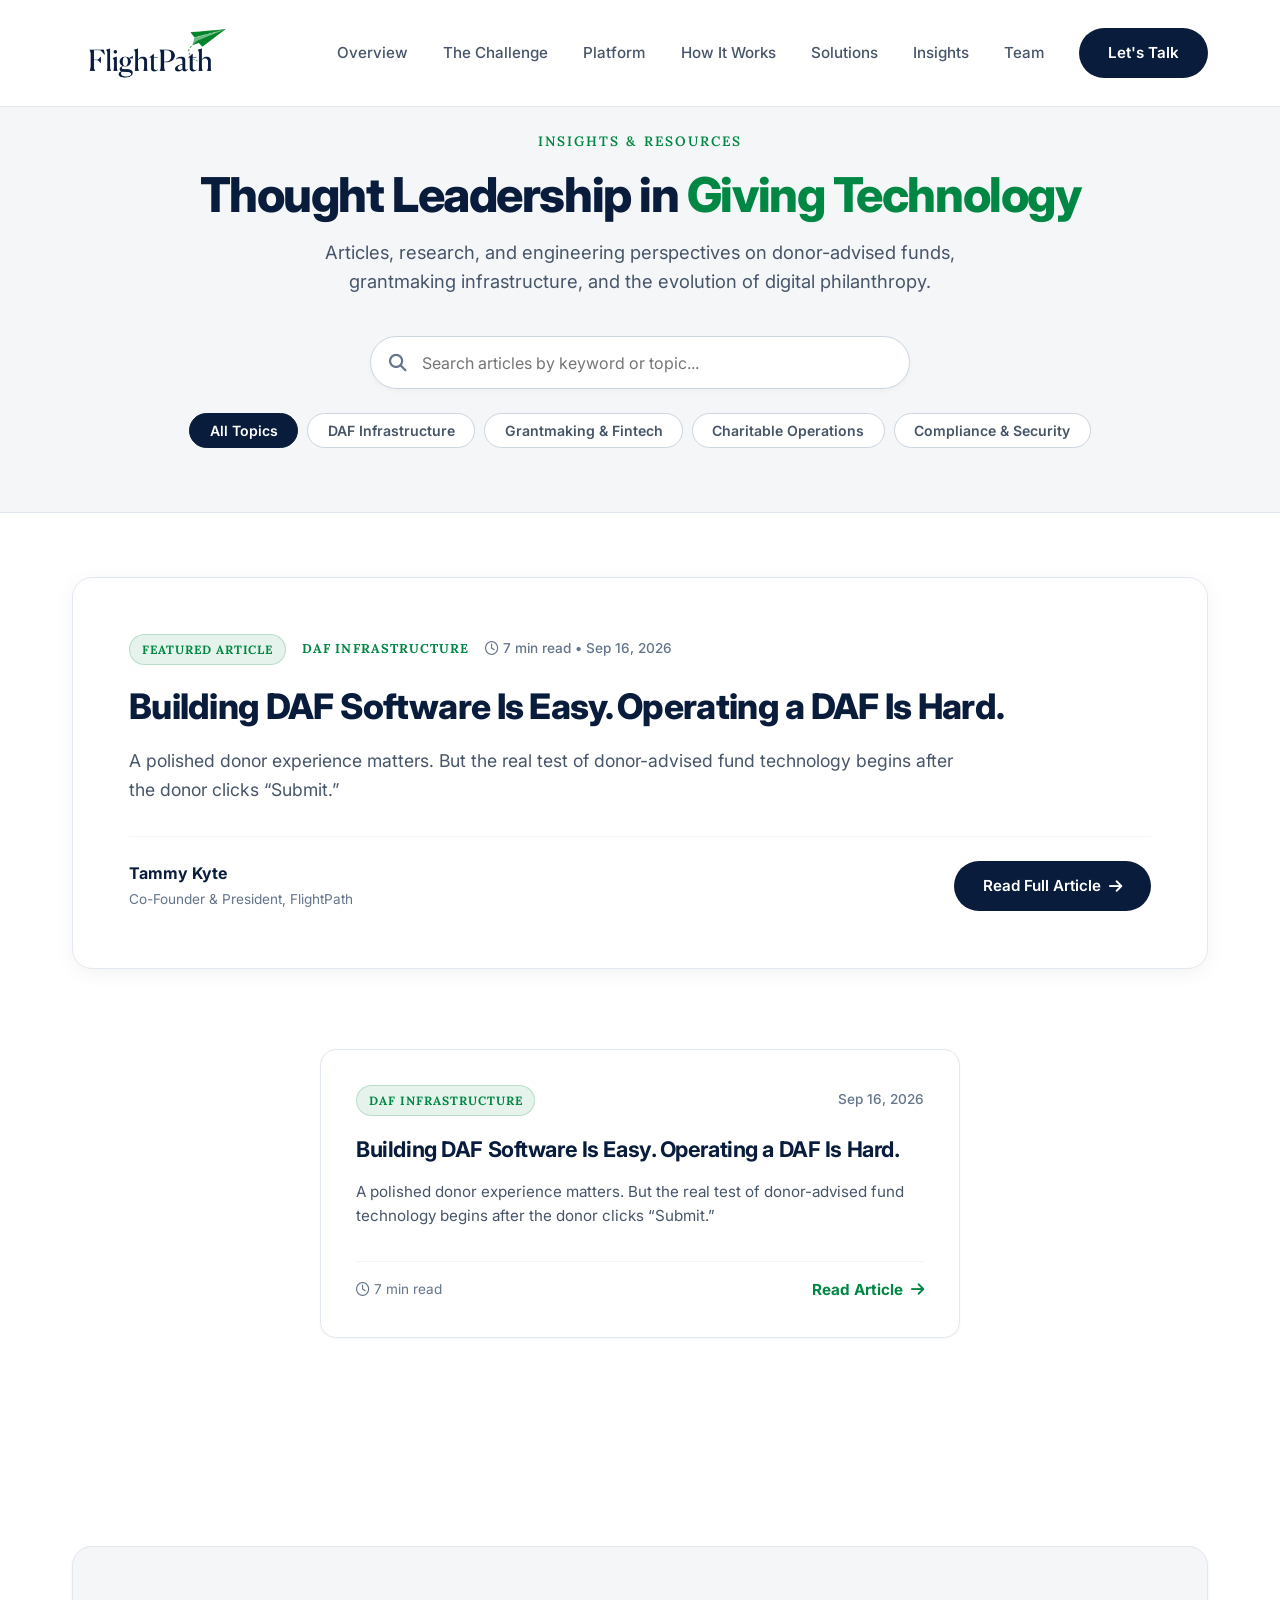
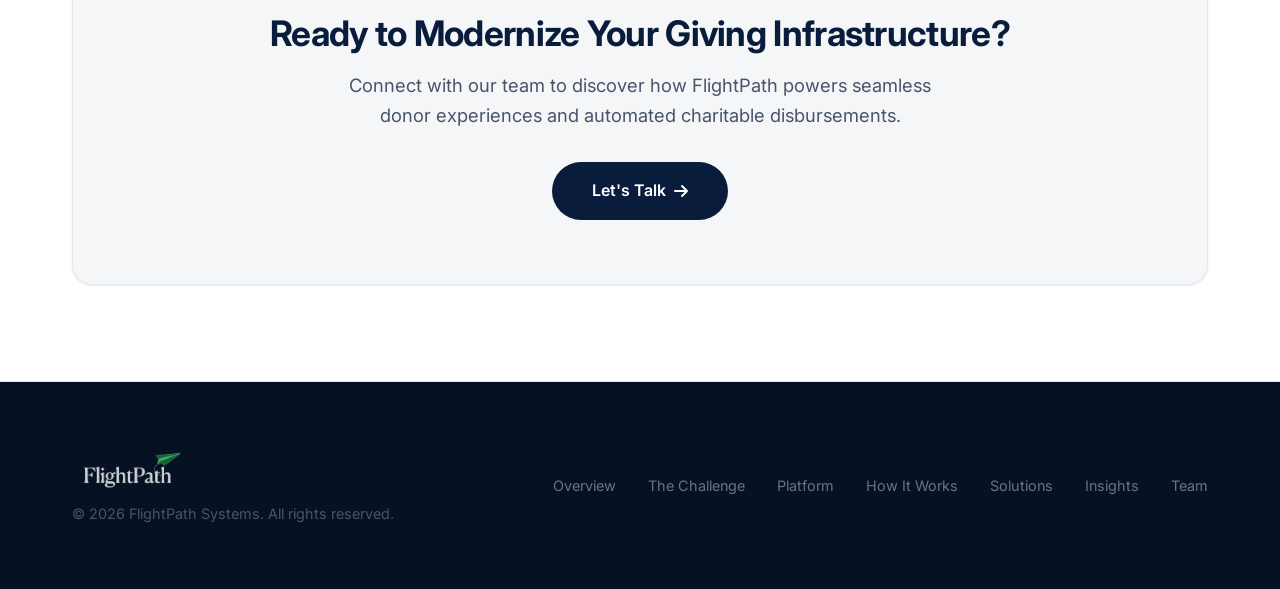
==== blog.html @ 661bb2f0 "Convert blog posts to dedicated shareable URL pages with OpenGraph social preview metadata" ====
<!DOCTYPE html>
<html lang="en">
<head>
  <meta charset="UTF-8">
  <meta name="viewport" content="width=device-width, initial-scale=1.0">
  <title>Insights & Thought Leadership | FlightPath</title>
  
  <!-- SEO Metadata -->
  <meta name="description" content="Explore FlightPath's latest articles, technical guides, and thought leadership on donor-advised funds, grantmaking infrastructure, and charitable fintech.">
  <meta name="keywords" content="FlightPath Blog, DAF insights, charitable giving fintech, donor advised funds articles, grantmaking tech">
  <meta property="og:title" content="Insights & Thought Leadership | FlightPath">
  <meta property="og:description" content="Explore FlightPath's latest articles and technical guides on donor-advised funds, grantmaking infrastructure, and charitable fintech.">
  <meta property="og:type" content="website">
  <meta property="og:url" content="https://flightpathtech.ca/blog.html">
  <meta property="og:image" content="https://flightpathtech.ca/logo.png">
  
  <!-- Favicon -->
  <link rel="icon" type="image/x-icon" href="data:image/svg+xml,<svg xmlns=%22http://www.w3.org/2000/svg%22 viewBox=%220 0 100 100%22><text y=%22.9em%22 font-size=%2290%22>✈️</text></svg>">

  <!-- FontAwesome Icons -->
  <link rel="stylesheet" href="https://cdnjs.cloudflare.com/ajax/libs/font-awesome/6.4.0/css/all.min.css" integrity="sha512-iecdLmaskl7CVkqkXNQ/ZH/XLlvWZOJyj7Yy7tcenmpD1ypASozpmT/E0iPtmFIB46ZmdtAc9eNBvH0H/ZpiBw==" crossorigin="anonymous" referrerpolicy="no-referrer" />
  
  <!-- Custom Stylesheet -->
  <link rel="stylesheet" href="style.css">
</head>
<body class="blog-page">

  <!-- ==========================================
       Header & Navigation
       ========================================== -->
  <header>
    <div class="container">
      <a href="index.html" class="logo">
        <img src="logo.png" alt="FlightPath Logo" class="logo-img">
      </a>
      <nav class="nav-links">
        <a href="index.html#stats" class="nav-link">Overview</a>
        <a href="index.html#problem-solution" class="nav-link">The Challenge</a>
        <a href="index.html#architecture" class="nav-link">Platform</a>
        <a href="index.html#workflow" class="nav-link">How It Works</a>
        <a href="index.html#models" class="nav-link">Solutions</a>
        <a href="blog.html" class="nav-link active">Insights</a>
        <a href="index.html#leadership" class="nav-link">Team</a>
        <a href="index.html#contact" class="btn btn-primary">Let's Talk</a>
      </nav>
      <div class="menu-toggle">
        <i class="fas fa-bars"></i>
      </div>
    </div>
  </header>

  <!-- ==========================================
       Blog Hero Header
       ========================================== -->
  <section class="blog-hero-section">
    <div class="container">
      <div class="blog-hero-content text-center">
        <span class="section-tag">Insights & Resources</span>
        <h1 class="hero-title" style="font-size: 3rem; margin-bottom: 1rem;">
          Thought Leadership in <span>Giving Technology</span>
        </h1>
        <p class="section-subtitle" style="max-width: 680px; margin: 0 auto 2.5rem;">
          Articles, research, and engineering perspectives on donor-advised funds, grantmaking infrastructure, and the evolution of digital philanthropy.
        </p>

        <!-- Search & Filter Controls -->
        <div class="blog-controls">
          <div class="blog-search-box">
            <i class="fas fa-search search-icon"></i>
            <input type="text" id="blog-search-input" placeholder="Search articles by keyword or topic..." class="blog-search-input">
          </div>
          
          <div class="blog-filter-pills" id="filter-pills">
            <button class="filter-pill active" data-category="all">All Topics</button>
            <button class="filter-pill" data-category="DAF Infrastructure">DAF Infrastructure</button>
            <button class="filter-pill" data-category="Grantmaking & Fintech">Grantmaking & Fintech</button>
            <button class="filter-pill" data-category="Charitable Operations">Charitable Operations</button>
            <button class="filter-pill" data-category="Compliance & Security">Compliance & Security</button>
          </div>
        </div>
      </div>
    </div>
  </section>

  <!-- ==========================================
       Featured Article Section
       ========================================== -->
  <section class="featured-article-section">
    <div class="container">
      <article class="featured-article-card" data-category="DAF Infrastructure" data-article-id="building-daf-software-is-easy">
        <div class="featured-article-content">
          <div class="featured-badge-row">
            <span class="insight-badge">Featured Article</span>
            <span class="featured-topic">DAF Infrastructure</span>
            <span class="insight-date"><i class="far fa-clock"></i> 7 min read • Sep 16, 2026</span>
          </div>
          <h2 class="featured-title">
            <a href="building-daf-software-is-easy.html">Building DAF Software Is Easy. Operating a DAF Is Hard.</a>
          </h2>
          <p class="featured-desc">
            A polished donor experience matters. But the real test of donor-advised fund technology begins after the donor clicks “Submit.”
          </p>
          <div class="featured-author-row">
            <div class="author-meta">
              <span class="author-name">Tammy Kyte</span>
              <span class="author-role">Co-Founder & President, FlightPath</span>
            </div>
            <a href="building-daf-software-is-easy.html" class="btn btn-primary">
              Read Full Article <i class="fas fa-arrow-right"></i>
            </a>
          </div>
        </div>
      </article>
    </div>
  </section>

  <!-- ==========================================
       Blog Articles Grid
       ========================================== -->
  <section class="blog-grid-section">
    <div class="container">
      <div class="blog-articles-grid" id="articles-grid" style="display: flex; justify-content: center;">
        
        <!-- Article 1 (Official First Post) -->
        <article class="glass insight-card blog-card" data-category="DAF Infrastructure" data-article-id="building-daf-software-is-easy" style="max-width: 640px; width: 100%;">
          <div class="insight-header">
            <span class="insight-badge">DAF Infrastructure</span>
            <span class="insight-date">Sep 16, 2026</span>
          </div>
          <h3 class="insight-title">
            <a href="building-daf-software-is-easy.html">Building DAF Software Is Easy. Operating a DAF Is Hard.</a>
          </h3>
          <p class="insight-desc">
            A polished donor experience matters. But the real test of donor-advised fund technology begins after the donor clicks “Submit.”
          </p>
          <div class="blog-card-footer">
            <span class="read-time"><i class="far fa-clock"></i> 7 min read</span>
            <a href="building-daf-software-is-easy.html" class="insight-link">Read Article <i class="fas fa-arrow-right"></i></a>
          </div>
        </article>

      </div>

      <!-- Empty Search State -->
      <div id="no-results" class="text-center" style="display: none; padding: 4rem 1rem;">
        <i class="fas fa-newspaper" style="font-size: 3rem; color: #cbd5e1; margin-bottom: 1rem;"></i>
        <h3 style="font-size: 1.5rem; margin-bottom: 0.5rem; color: var(--color-primary);">No matching articles found</h3>
        <p style="color: var(--text-secondary);">Try adjusting your search keyword or selecting a different category filter.</p>
      </div>
    </div>
  </section>

  <!-- ==========================================
       Call to Action Section
       ========================================== -->
  <section class="blog-cta-section">
    <div class="container">
      <div class="glass blog-cta-card text-center">
        <h2 class="section-title" style="font-size: 2.2rem; margin-bottom: 1rem;">Ready to Modernize Your Giving Infrastructure?</h2>
        <p class="section-subtitle" style="max-width: 600px; margin: 0 auto 2rem;">
          Connect with our team to discover how FlightPath powers seamless donor experiences and automated charitable disbursements.
        </p>
        <a href="index.html#contact" class="btn btn-primary" style="padding: 1rem 2.5rem; font-size: 1rem;">
          Let's Talk <i class="fas fa-arrow-right"></i>
        </a>
      </div>
    </div>
  </section>

  <!-- ==========================================
       Article Reader Modal Overlay
       ========================================== -->
  <div id="article-modal" class="article-modal-overlay">
    <div class="article-modal-container glass">
      <button class="modal-close-btn" id="modal-close-btn">
        <i class="fas fa-times"></i>
      </button>
      <div class="article-modal-body" id="article-modal-body">
        <!-- Dynamic Content Injected Here -->
      </div>
    </div>
  </div>

  <!-- ==========================================
       Footer
       ========================================== -->
  <footer>
    <div class="container footer-layout">
      <div class="footer-left">
        <div class="logo footer-logo">
          <img src="logo_white.png" alt="FlightPath Logo" class="logo-img">
        </div>
        <p class="footer-copy">&copy; 2026 FlightPath Systems. All rights reserved.</p>
      </div>
      <nav class="footer-nav">
        <a href="index.html#stats" class="footer-nav-link">Overview</a>
        <a href="index.html#problem-solution" class="footer-nav-link">The Challenge</a>
        <a href="index.html#architecture" class="footer-nav-link">Platform</a>
        <a href="index.html#workflow" class="footer-nav-link">How It Works</a>
        <a href="index.html#models" class="footer-nav-link">Solutions</a>
        <a href="blog.html" class="footer-nav-link">Insights</a>
        <a href="index.html#leadership" class="footer-nav-link">Team</a>
      </nav>
    </div>
  </footer>

  <!-- Script Files -->
  <script src="app.js"></script>
  <script src="blog.js"></script>
</body>
</html>
---- style.css ----
/* 
 * FlightPath Landing Page Stylesheet
 * Premium Dark Mode Styling, Glassmorphism, Gradients, and Responsive Grid Layout
 */

/* ==========================================
   Google Fonts Import
   ========================================== */
@import url('https://fonts.googleapis.com/css2?family=Inter:wght@300;400;500;600;700&family=Lora:ital,wght@0,400;0,500;0,600;0,700;1,400&display=swap');

/* ==========================================
   Design System Tokens (CSS Variables)
   ========================================== */
:root {
  /* Colors */
  --bg-color: #ffffff;
  --bg-alt: #f4f6f8;
  --bg-card: #ffffff;
  --bg-card-hover: #ffffff;
  --bg-nav: rgba(255, 255, 255, 0.95);
  --bg-nav-scrolled: rgba(255, 255, 255, 0.98);
  --bg-nav-mobile: #ffffff;
  
  --color-primary: #091c3c;
  --color-secondary: #f4f6f8;
  --color-accent-blue: #091c3c;
  --color-accent-green: #008744;
  --color-teal: #008744;
  --color-light-blue: #091c3c;
  
  --text-primary: #091c3c;
  --text-secondary: #475569;
  --text-muted: #64748b;
  
  /* Gradients (Removed, replaced with solid colors) */
  --grad-hero: var(--color-primary);
  --grad-card: #ffffff;
  --grad-card-active: #f4f6f8;
  --grad-accent-glow: transparent;
  --grad-bg-radial: none;

  /* Borders & Shadows */
  --border-glass: 1px solid #e2e8f0;
  --border-glass-active: 1px solid var(--color-accent-green);
  --shadow-glass: 0 1px 3px 0 rgba(0, 0, 0, 0.05), 0 1px 2px 0 rgba(0, 0, 0, 0.03);
  --shadow-glow: none;
  --shadow-header-scrolled: 0 1px 10px rgba(9, 28, 60, 0.04);
  --shadow-nav-mobile: 0 4px 12px rgba(9, 28, 60, 0.05);
  
  /* Transitions */
  --transition-fast: 0.2s ease;
  --transition-normal: 0.4s cubic-bezier(0.16, 1, 0.3, 1);
  --transition-slow: 0.8s cubic-bezier(0.16, 1, 0.3, 1);
  
  /* Fonts */
  --font-headings: 'Inter', sans-serif;
  --font-body: 'Inter', sans-serif;
  --font-serif: 'Lora', Georgia, 'Times New Roman', serif;
}

/* ==========================================
   Base & Reset Styles
   ========================================== */
*, *::before, *::after {
  box-sizing: border-box;
  margin: 0;
  padding: 0;
}

html {
  scroll-behavior: smooth;
  font-size: 16px;
  background-color: var(--bg-color);
}

body {
  font-family: var(--font-body);
  color: var(--text-primary);
  background-color: var(--bg-color);
  background-image: var(--grad-bg-radial);
  background-attachment: fixed;
  line-height: 1.6;
  overflow-x: hidden;
  -webkit-font-smoothing: antialiased;
}

h1, h2, h3, h4, h5, h6 {
  font-family: var(--font-headings);
  font-weight: 700;
  line-height: 1.25;
  letter-spacing: -0.02em;
}

p {
  color: var(--text-secondary);
}

a {
  color: inherit;
  text-decoration: none;
  transition: var(--transition-fast);
}

ul {
  list-style: none;
}

img {
  max-width: 100%;
  height: auto;
}

/* ==========================================
   Layout Containers & Utilities
   ========================================== */
.container {
  width: 100%;
  max-width: 1200px;
  margin: 0 auto;
  padding: 0 2rem;
}

section {
  padding: 7rem 0;
  position: relative;
}

.grid-2 {
  display: grid;
  grid-template-columns: repeat(2, 1fr);
  gap: 3rem;
  align-items: center;
}

.grid-3 {
  display: grid;
  grid-template-columns: repeat(3, 1fr);
  gap: 2rem;
}

.grid-4 {
  display: grid;
  grid-template-columns: repeat(4, 1fr);
  gap: 1.5rem;
}

.flex-center {
  display: flex;
  justify-content: center;
  align-items: center;
}

.text-center {
  text-align: center;
}

.section-tag {
  display: inline-block;
  font-family: var(--font-serif);
  font-size: 0.85rem;
  font-weight: 600;
  text-transform: uppercase;
  letter-spacing: 0.15em;
  color: var(--color-accent-green);
  margin-bottom: 1rem;
}

.section-title {
  font-size: 2.5rem;
  margin-bottom: 1.5rem;
}

.section-subtitle {
  font-size: 1.15rem;
  color: var(--text-secondary);
  max-width: 650px;
  margin: 0 auto 3.5rem auto;
}

/* ==========================================
   Glassmorphism Styles
   ========================================== */
.glass {
  background: var(--bg-card);
  border: var(--border-glass);
  border-radius: 16px;
  box-shadow: var(--shadow-glass);
  transition: transform var(--transition-normal), border var(--transition-fast), background var(--transition-fast);
  position: relative;
  overflow: hidden;
}

.glass:hover {
  background: var(--bg-card-hover);
}

/* Decorative Hexagon Background Graphic */
.hex-bg-decor {
  position: absolute;
  width: 300px;
  height: 300px;
  background-image: url('hexagon-bg.svg');
  background-size: contain;
  background-repeat: no-repeat;
  opacity: 0.07;
  pointer-events: none;
  z-index: 0;
  transition: opacity var(--transition-normal), transform var(--transition-normal);
}

.glass:hover .hex-bg-decor {
  opacity: 0.12;
  transform: scale(1.05);
}

/* ==========================================
   Buttons
   ========================================== */
.btn {
  display: inline-flex;
  align-items: center;
  justify-content: center;
  font-family: var(--font-headings);
  font-weight: 600;
  font-size: 0.95rem;
  padding: 0.8rem 1.8rem;
  border-radius: 50px;
  cursor: pointer;
  transition: all var(--transition-normal);
  border: none;
  gap: 0.5rem;
}

.btn-primary {
  background: var(--color-primary);
  color: #ffffff;
  box-shadow: none;
}

.btn-primary:hover {
  transform: translateY(-1px);
  background: #0c254e;
  box-shadow: none;
}

.btn-secondary {
  background: #f4f6f8;
  color: var(--text-primary);
  border: 1px solid #e2e8f0;
}

.btn-secondary:hover {
  background: #e2e8f0;
  border-color: #cbd5e1;
  transform: translateY(-1px);
}

.btn-link {
  font-family: var(--font-headings);
  color: var(--color-accent-green);
  font-weight: 600;
  display: inline-flex;
  align-items: center;
  gap: 0.3rem;
}

.btn-link:hover {
  color: var(--color-accent-blue);
}

.btn-link i {
  font-size: 0.85rem;
  transition: transform var(--transition-fast);
}

.btn-link:hover i {
  transform: translateX(3px);
}

/* ==========================================
   Navigation Bar
   ========================================== */
header {
  position: fixed;
  top: 0;
  left: 0;
  width: 100%;
  z-index: 100;
  background: var(--bg-nav);
  border-bottom: var(--border-glass);
  padding: 1.2rem 0;
  transition: padding var(--transition-fast), background var(--transition-fast);
}

header.scrolled {
  padding: 0.8rem 0;
  background: var(--bg-nav-scrolled);
  box-shadow: var(--shadow-header-scrolled);
}

header .container {
  display: flex;
  justify-content: space-between;
  align-items: center;
}

.logo {
  display: flex;
  align-items: center;
}

.logo-img {
  height: 68px;
  width: auto;
  display: block;
  transition: height var(--transition-fast);
}

header.scrolled .logo-img {
  height: 56px;
}

.footer-logo .logo-img {
  height: 48px;
}

.nav-links {
  display: flex;
  gap: 2.2rem;
  align-items: center;
}

.nav-link {
  font-family: var(--font-headings);
  font-weight: 500;
  font-size: 0.95rem;
  color: var(--text-secondary);
  position: relative;
  padding: 0.3rem 0;
}

.nav-link::after {
  content: '';
  position: absolute;
  bottom: 0;
  left: 0;
  width: 0;
  height: 2.5px;
  background: var(--color-primary);
  border-radius: 2px;
  transition: width var(--transition-fast);
}

.nav-link:hover, .nav-link.active {
  color: var(--text-primary);
}

.nav-link:hover::after, .nav-link.active::after {
  width: 100%;
}

.menu-toggle {
  display: none;
  font-size: 1.5rem;
  color: var(--text-primary);
  cursor: pointer;
}

/* ==========================================
   Hero Section
   ========================================== */
#hero {
  padding: 11rem 0 6rem 0;
  overflow: hidden;
  background-color: var(--bg-color);
}

.hero-content {
  max-width: 650px;
}

.hero-tag {
  display: inline-flex;
  align-items: center;
  gap: 0.5rem;
  background: #f4f6f8;
  border: 1px solid #cbd5e1;
  color: var(--color-primary);
  font-family: var(--font-serif);
  font-size: 0.85rem;
  font-weight: 600;
  padding: 0.4rem 1rem;
  border-radius: 50px;
  margin-bottom: 1.5rem;
}

.hero-tag i {
  color: var(--color-accent-green);
}

.hero-title {
  font-size: 3.8rem;
  line-height: 1.1;
  font-weight: 800;
  margin-bottom: 1.5rem;
  letter-spacing: -0.03em;
}

.hero-title span {
  color: var(--color-accent-green);
}

.hero-desc {
  font-size: 1.2rem;
  line-height: 1.7;
  margin-bottom: 1.5rem;
}

.hero-audience {
  margin-bottom: 2.2rem;
}

.hero-audience-title {
  display: block;
  font-family: var(--font-headings);
  font-weight: 600;
  font-size: 1.05rem;
  color: var(--text-primary);
  margin-bottom: 0.35rem;
}

.hero-audience-list {
  display: block;
  font-size: 0.95rem;
  color: var(--text-secondary);
}

.hero-ctas {
  display: flex;
  gap: 1.2rem;
  align-items: center;
}

.hero-visual {
  position: relative;
  display: flex;
  justify-content: center;
  align-items: center;
}

.hero-glow-bg {
  position: absolute;
  width: 450px;
  height: 450px;
  background: var(--grad-accent-glow);
  filter: blur(40px);
  z-index: 1;
}

.hero-svg-wrapper {
  position: relative;
  z-index: 2;
  width: 100%;
  max-width: 500px;
}

/* Hero SVG Animation path details */
.path-line {
  stroke-dasharray: 1000;
  stroke-dashoffset: 1000;
  animation: drawLine 3s ease-out forwards;
}

.glow-point {
  offset-path: path("M 50,320 Q 150,80 250,180 T 450,80");
  animation: moveGlow 5s infinite linear;
}

@keyframes drawLine {
  to {
    stroke-dashoffset: 0;
  }
}

@keyframes moveGlow {
  0% {
    offset-distance: 0%;
    opacity: 0;
  }
  10% {
    opacity: 1;
  }
  90% {
    opacity: 1;
  }
  100% {
    offset-distance: 100%;
    opacity: 0;
  }
}

/* ==========================================
   Proven Stats Section
   ========================================== */
#stats {
  background: var(--bg-alt);
  border-top: var(--border-glass);
  border-bottom: var(--border-glass);
}

.stats-grid {
  margin-bottom: 4rem;
}

.stat-card {
  padding: 2.5rem 2rem;
  text-align: center;
  position: relative;
  overflow: hidden;
}

.stat-card::before {
  content: '';
  position: absolute;
  top: 0;
  left: 0;
  width: 100%;
  height: 4px;
  background: var(--grad-hero);
}

.stat-number {
  font-family: var(--font-headings);
  font-size: 3.5rem;
  font-weight: 800;
  background: var(--grad-hero);
  -webkit-background-clip: text;
  -webkit-text-fill-color: transparent;
  line-height: 1;
  margin-bottom: 0.5rem;
}

.stat-label {
  font-family: var(--font-headings);
  font-size: 1.05rem;
  font-weight: 600;
  color: var(--text-primary);
  margin-bottom: 0.5rem;
}

.stat-desc {
  font-size: 0.9rem;
  color: var(--text-muted);
}

.client-spotlight-card {
  display: grid;
  grid-template-columns: 1fr;
  gap: 2rem;
  max-width: 900px;
  margin: 4rem auto 0 auto;
  padding: 3rem;
  background: var(--bg-card);
  border: var(--border-glass-active);
  box-shadow: 0 10px 30px rgba(9, 28, 60, 0.05);
  border-radius: 20px;
}

@media screen and (min-width: 768px) {
  .client-spotlight-card {
    grid-template-columns: 200px 1fr;
    gap: 3rem;
    align-items: start;
  }
}

.spotlight-header {
  display: flex;
  flex-direction: column;
  align-items: center;
  text-align: center;
  gap: 1.5rem;
}

.spotlight-tag {
  display: inline-block;
  font-family: var(--font-serif);
  font-size: 0.75rem;
  font-weight: 700;
  text-transform: uppercase;
  letter-spacing: 0.1em;
  padding: 0.3rem 0.8rem;
  border-radius: 30px;
  background: #f4f6f8;
  color: var(--color-primary);
  border: 1px solid #cbd5e1;
}

.givewise-logo-link {
  display: block;
  transition: transform var(--transition-fast);
}

.givewise-logo-link:hover {
  transform: scale(1.05);
}

.givewise-logo-img {
  width: 100%;
  max-width: 180px;
  height: auto;
  display: block;
}

.spotlight-body {
  display: flex;
  flex-direction: column;
  gap: 1.2rem;
}

.spotlight-title {
  font-size: 1.5rem;
  color: var(--text-primary);
  font-weight: 700;
  margin-top: 0;
  margin-bottom: 0;
}

.spotlight-text {
  font-size: 1.05rem;
  line-height: 1.6;
  color: var(--text-secondary);
  margin: 0;
}

.spotlight-quote {
  position: relative;
  margin: 1.5rem 0 0 0;
  padding-left: 2rem;
  border-left: 3px solid var(--color-accent-green);
}

.spotlight-quote p {
  font-style: italic;
  font-size: 0.95rem;
  line-height: 1.6;
  color: var(--text-secondary);
  margin-top: 0;
  margin-bottom: 0.5rem;
}

.spotlight-quote cite {
  font-size: 0.85rem;
  font-weight: 600;
  color: var(--text-primary);
  font-style: normal;
  text-transform: uppercase;
  letter-spacing: 0.05em;
}

/* ==========================================
   Problem & Solution Section
   ========================================== */
#problem-solution {
  position: relative;
}

.vs-divider {
  display: flex;
  align-items: center;
  justify-content: center;
  font-family: var(--font-headings);
  font-weight: 800;
  font-size: 1.2rem;
  color: var(--color-accent-blue);
  background: rgba(9, 28, 60, 0.8);
  border: var(--border-glass);
  width: 50px;
  height: 50px;
  border-radius: 50%;
  position: absolute;
  left: 50%;
  top: 50%;
  transform: translate(-50%, -50%);
  z-index: 10;
  box-shadow: 0 0 15px rgba(0,0,0,0.5);
}

.problem-card, .solution-card {
  padding: 3rem;
  height: 100%;
}

.problem-card {
  border-left: 4px solid #64748b;
}

.solution-card {
  border-left: 4px solid var(--color-accent-green);
  background: var(--grad-card-active);
}

.pane-title {
  font-size: 1.5rem;
  margin-bottom: 2rem;
  display: flex;
  align-items: center;
  gap: 1rem;
}

.pane-icon-box {
  width: 44px;
  height: 44px;
  border-radius: 50%;
  display: inline-flex;
  align-items: center;
  justify-content: center;
  font-size: 1.15rem;
  flex-shrink: 0;
}

.problem-card .pane-title {
  color: #334155;
}

.problem-card .pane-icon-box {
  background: #f1f5f9;
  color: #475569;
  border: 1px solid #e2e8f0;
}

.solution-card .pane-title {
  color: var(--color-accent-green);
}

.solution-card .pane-icon-box {
  background: #f0fdf4;
  color: var(--color-accent-green);
  border: 1px solid #bbf7d0;
}

.item-list {
  display: flex;
  flex-direction: column;
  gap: 1.5rem;
}

.list-item {
  display: flex;
  gap: 1rem;
}

.list-item i {
  margin-top: 0.3rem;
  font-size: 1.1rem;
  flex-shrink: 0;
}

.problem-card i {
  color: #64748b;
}

.solution-card i {
  color: var(--color-accent-green);
}

.item-title {
  font-weight: 600;
  color: var(--text-primary);
  margin-bottom: 0.2rem;
}

.item-desc {
  font-size: 0.95rem;
  color: var(--text-secondary);
}

.hook-banner {
  margin-top: 4rem;
  padding: 3rem;
  background: var(--grad-card);
  text-align: center;
  border: var(--border-glass);
  border-radius: 20px;
  position: relative;
  overflow: hidden;
}

.hook-banner-glow {
  position: absolute;
  top: 50%;
  left: 50%;
  transform: translate(-50%, -50%);
  width: 600px;
  height: 200px;
  background: transparent;
  z-index: 1;
}

.hook-content {
  position: relative;
  z-index: 2;
}

.hook-text {
  font-family: var(--font-headings);
  font-size: 2.2rem;
  font-weight: 800;
  line-height: 1.3;
  margin-bottom: 1rem;
}

.hook-text span {
  background: var(--grad-hero);
  -webkit-background-clip: text;
  -webkit-text-fill-color: transparent;
}

.hook-sub {
  font-size: 1.1rem;
  color: var(--text-secondary);
}

/* ==========================================
   System Architecture Section (Interactive)
   ========================================== */
#architecture {
  background: var(--bg-alt);
}

.tabs-nav {
  display: flex;
  justify-content: center;
  gap: 1rem;
  margin-bottom: 3.5rem;
}

.tab-btn {
  font-family: var(--font-headings);
  font-weight: 600;
  font-size: 1rem;
  padding: 1rem 2rem;
  border-radius: 12px;
  background: rgba(9, 28, 60, 0.02);
  border: var(--border-glass);
  color: var(--text-secondary);
  cursor: pointer;
  transition: all var(--transition-normal);
  display: flex;
  align-items: center;
  gap: 0.8rem;
}

.tab-btn i {
  font-size: 1.1rem;
}

.tab-btn:hover {
  color: var(--text-primary);
  background: rgba(9, 28, 60, 0.05);
}

.tab-btn.active {
  color: var(--text-primary);
  background: var(--bg-card);
  border: var(--border-glass-active);
  box-shadow: 0 4px 20px rgba(108, 189, 134, 0.15);
}

.tab-btn.active i {
  color: var(--color-accent-green);
}

.tab-content {
  display: none;
  animation: fadeIn var(--transition-normal) forwards;
}

.tab-content.active {
  display: block;
}

.arch-pane {
  padding: 3rem;
}

.arch-info {
  display: flex;
  flex-direction: column;
  justify-content: center;
}

.arch-title-wrap {
  display: flex;
  align-items: center;
  gap: 1rem;
  margin-bottom: 1.5rem;
}

.arch-icon-box {
  width: 50px;
  height: 50px;
  border-radius: 12px;
  background: rgba(41, 171, 226, 0.1);
  color: var(--color-accent-blue);
  display: flex;
  align-items: center;
  justify-content: center;
  font-size: 1.4rem;
  border: 1px solid rgba(41, 171, 226, 0.2);
}

.tab-btn.active[data-tab="admin"] ~ .tab-content-wrapper .arch-icon-box,
.arch-pane[data-layer="admin"] .arch-icon-box {
  background: rgba(108, 189, 134, 0.1);
  color: var(--color-accent-green);
  border-color: rgba(108, 189, 134, 0.2);
}

.arch-pane[data-layer="disbursement"] .arch-icon-box {
  background: rgba(181, 232, 255, 0.1);
  color: var(--color-light-blue);
  border-color: rgba(181, 232, 255, 0.2);
}

.arch-pane-title {
  font-size: 1.8rem;
  color: var(--text-primary);
}

.arch-pane-desc {
  font-size: 1.1rem;
  line-height: 1.7;
  margin-bottom: 2rem;
}

.arch-bullet-list {
  display: flex;
  flex-direction: column;
  gap: 1rem;
}

.arch-bullet {
  display: flex;
  gap: 0.8rem;
  font-size: 1rem;
}

.arch-bullet i {
  color: var(--color-accent-green);
  margin-top: 0.3rem;
}

.arch-diagram-pane {
  display: flex;
  justify-content: center;
  align-items: center;
}

.arch-graphic {
  position: relative;
  width: 100%;
  max-width: 400px;
  height: 300px;
  border: 1px dashed rgba(9, 28, 60, 0.15);
  border-radius: 20px;
  overflow: hidden;
  background: var(--bg-alt);
}

/* Layer visualizations */
.layer-node {
  position: absolute;
  padding: 1rem 1.5rem;
  border-radius: 12px;
  font-family: var(--font-headings);
  font-weight: 600;
  width: 250px;
  text-align: center;
  box-shadow: var(--shadow-glass);
}

.layer-node.active-node {
  animation: pulseGlow 2s infinite ease-in-out;
}

@keyframes pulseGlow {
  0% { box-shadow: 0 0 10px rgba(41, 171, 226, 0.2); }
  50% { box-shadow: 0 0 20px rgba(41, 171, 226, 0.5); }
  100% { box-shadow: 0 0 10px rgba(41, 171, 226, 0.2); }
}

@keyframes fadeIn {
  from { opacity: 0; transform: translateY(10px); }
  to { opacity: 1; transform: translateY(0); }
}

/* ==========================================
   Workflow / Flow Section
   ========================================== */
#workflow {
  position: relative;
}

.flow-container {
  display: flex;
  justify-content: space-between;
  align-items: flex-start;
  position: relative;
  margin-top: 2rem;
}

.flow-connector {
  position: absolute;
  top: 40px;
  left: 5%;
  right: 5%;
  height: 2px;
  background: rgba(9, 28, 60, 0.1);
  z-index: 1;
}

.flow-progress-bar {
  height: 100%;
  width: 0%;
  background: var(--grad-hero);
  transition: width var(--transition-slow);
}

.flow-step {
  display: flex;
  flex-direction: column;
  align-items: center;
  text-align: center;
  position: relative;
  z-index: 2;
  flex: 1;
  padding: 0 1rem;
}

.flow-number {
  width: 50px;
  height: 50px;
  border-radius: 50%;
  background: var(--bg-color);
  border: 2px solid rgba(9, 28, 60, 0.15);
  display: flex;
  align-items: center;
  justify-content: center;
  font-family: var(--font-headings);
  font-weight: 700;
  font-size: 1.1rem;
  color: var(--text-secondary);
  margin-bottom: 1.5rem;
  transition: all var(--transition-normal);
  box-shadow: 0 0 0 4px var(--bg-color);
}

.flow-step:hover .flow-number,
.flow-step.active .flow-number {
  border-color: var(--color-accent-green);
  color: var(--text-primary);
  background: var(--bg-card);
  box-shadow: 0 0 0 4px var(--bg-color), 0 0 15px rgba(108, 189, 134, 0.4);
}

.flow-step-title {
  font-size: 1.15rem;
  margin-bottom: 0.6rem;
  color: var(--text-primary);
}

.flow-step-desc {
  font-size: 0.9rem;
  color: var(--text-muted);
  line-height: 1.5;
}

/* ==========================================
   More Than Just Software Section
   ========================================== */
#service {
  background: var(--bg-alt);
  border-top: var(--border-glass);
  border-bottom: var(--border-glass);
}

.service-card {
  padding: 2.5rem;
  height: 100%;
  display: flex;
  flex-direction: column;
  gap: 1.2rem;
}

.service-icon {
  width: 54px;
  height: 54px;
  border-radius: 12px;
  background: rgba(108, 189, 134, 0.1);
  color: var(--color-accent-green);
  display: flex;
  align-items: center;
  justify-content: center;
  font-size: 1.5rem;
  border: 1px solid rgba(108, 189, 134, 0.2);
}

.service-title {
  font-size: 1.35rem;
  color: var(--text-primary);
}

.service-desc {
  font-size: 0.95rem;
  line-height: 1.6;
}

/* ==========================================
   Operating Models Section
   ========================================== */
.models-grid {
  gap: 2.5rem;
  align-items: stretch;
}

.model-card {
  padding: 3.5rem 3rem;
  display: flex;
  flex-direction: column;
  justify-content: space-between;
  height: 100%;
}

.model-header {
  margin-bottom: 2rem;
}

.model-tag {
  display: inline-block;
  font-family: var(--font-serif);
  font-size: 0.75rem;
  font-weight: 700;
  text-transform: uppercase;
  letter-spacing: 0.1em;
  padding: 0.3rem 0.8rem;
  border-radius: 30px;
  margin-bottom: 1rem;
}

.model-card[data-model="full"] .model-tag {
  background: #f4f6f8;
  color: var(--color-primary);
  border: 1px solid #cbd5e1;
}

.model-card[data-model="admin"] .model-tag {
  background: #e6f3ec;
  color: var(--color-accent-green);
  border: 1px solid rgba(0, 135, 68, 0.2);
}

.model-title {
  font-size: 2rem;
  margin-bottom: 0.8rem;
}

.model-subtitle {
  font-size: 1rem;
  color: var(--text-secondary);
}

.model-features {
  display: flex;
  flex-direction: column;
  gap: 1.2rem;
  margin-bottom: 3rem;
}

.model-feature {
  display: flex;
  gap: 0.8rem;
  font-size: 0.95rem;
}

.model-feature i {
  color: var(--color-accent-green);
  margin-top: 0.2rem;
  flex-shrink: 0;
}

#commercial {
  background: var(--bg-alt);
}

.comm-card {
  padding: 4rem;
}

.comm-grid {
  display: grid;
  grid-template-columns: repeat(3, 1fr);
  gap: 2.5rem;
  margin-top: 2rem;
}

.comm-item {
  display: flex;
  flex-direction: column;
  gap: 0.8rem;
  padding: 1.5rem 0;
}

.comm-item:not(:last-child) {
  border-right: 1px solid rgba(9, 28, 60, 0.08);
  padding-right: 2rem;
}

.comm-label {
  font-family: var(--font-headings);
  font-size: 1.25rem;
  color: var(--text-primary);
  font-weight: 600;
  display: flex;
  align-items: center;
  gap: 0.6rem;
}

.comm-label i {
  color: var(--color-accent-blue);
}

.comm-desc {
  font-size: 0.95rem;
  color: var(--text-secondary);
}

/* ==========================================
   Insights & Resources (Blog) Section
   ========================================== */
#insights {
  padding: 7rem 0;
  background: var(--bg-color);
}

.insights-grid {
  gap: 2rem;
  margin-top: 3.5rem;
}

.insight-card {
  background: var(--bg-card);
  border: 1px solid #e2e8f0;
  border-radius: 16px;
  padding: 2.2rem;
  display: flex;
  flex-direction: column;
  justify-content: space-between;
  height: 100%;
  box-shadow: 0 1px 3px rgba(0, 0, 0, 0.04);
  transition: transform var(--transition-fast), border-color var(--transition-fast), box-shadow var(--transition-fast);
}

.insight-card:hover {
  border-color: var(--color-accent-green);
  transform: translateY(-4px);
  box-shadow: 0 12px 30px rgba(9, 28, 60, 0.08);
}

.insight-header {
  display: flex;
  align-items: center;
  justify-content: space-between;
  margin-bottom: 1.2rem;
}

.insight-badge {
  font-family: var(--font-serif);
  font-size: 0.75rem;
  font-weight: 700;
  text-transform: uppercase;
  letter-spacing: 0.08em;
  padding: 0.3rem 0.75rem;
  border-radius: 20px;
  background: #e6f3ec;
  color: var(--color-accent-green);
  border: 1px solid rgba(0, 135, 68, 0.2);
}

.insight-date {
  font-size: 0.85rem;
  color: var(--text-muted);
  font-weight: 500;
}

.insight-title {
  font-family: var(--font-headings);
  font-size: 1.35rem;
  font-weight: 700;
  line-height: 1.35;
  margin-bottom: 1rem;
}

.insight-title a {
  color: var(--color-primary);
  text-decoration: none;
  transition: color var(--transition-fast);
}

.insight-card:hover .insight-title a,
.insight-title a:hover {
  color: var(--color-accent-green);
}

.insight-desc {
  font-family: var(--font-body);
  font-size: 0.95rem;
  color: var(--text-secondary);
  line-height: 1.6;
  margin-bottom: 2rem;
  flex-grow: 1;
}

.insight-link {
  font-family: var(--font-headings);
  font-size: 0.95rem;
  font-weight: 700;
  color: var(--color-accent-green);
  text-decoration: none;
  display: inline-flex;
  align-items: center;
  gap: 0.5rem;
  transition: gap var(--transition-fast), color var(--transition-fast);
}

.insight-link:hover {
  gap: 0.8rem;
  color: var(--color-primary);
}

/* ==========================================
   Leadership & Advisors Section
   ========================================== */
#leadership {
  padding: 7rem 0;
  background-color: var(--bg-alt);
  border-top: 1px solid #e2e8f0;
  border-bottom: 1px solid #e2e8f0;
}

.team-grid {
  display: flex;
  flex-wrap: wrap;
  justify-content: center;
  gap: 2rem;
}

.team-card {
  background: var(--bg-card);
  border: 1px solid #e2e8f0;
  border-radius: 16px;
  padding: 2rem;
  display: flex;
  flex-direction: column;
  flex: 1 1 330px;
  max-width: 365px;
  box-shadow: 0 1px 3px rgba(0, 0, 0, 0.04);
  transition: transform var(--transition-fast), border-color var(--transition-fast), box-shadow var(--transition-fast);
}

.team-card:hover {
  border-color: var(--color-accent-green);
  transform: translateY(-2px);
  box-shadow: 0 8px 24px rgba(9, 28, 60, 0.06);
}

.team-header {
  display: flex;
  align-items: center;
  gap: 1.2rem;
  margin-bottom: 1.2rem;
  padding-bottom: 1.2rem;
  border-bottom: 1px solid #f1f5f9;
}

.team-avatar {
  width: 76px;
  height: 76px;
  border-radius: 50%;
  object-fit: cover;
  flex-shrink: 0;
  border: 2px solid #e2e8f0;
  background-color: #f8fafc;
  box-shadow: 0 2px 6px rgba(0, 0, 0, 0.05);
}

.team-meta {
  flex-grow: 1;
}

.team-name {
  font-family: var(--font-headings);
  font-size: 1.2rem;
  font-weight: 700;
  color: var(--color-primary);
  display: flex;
  align-items: center;
  gap: 0.5rem;
  line-height: 1.3;
}

.team-linkedin {
  color: #0a66c2;
  font-size: 1.05rem;
  display: inline-flex;
  align-items: center;
  justify-content: center;
  transition: color var(--transition-fast), transform var(--transition-fast);
}

.team-linkedin:hover {
  color: #004182;
  transform: scale(1.18);
}

.team-role {
  font-family: var(--font-body);
  font-size: 0.88rem;
  font-weight: 600;
  color: var(--color-accent-green);
  margin-top: 0.25rem;
}

.team-bio {
  font-family: var(--font-body);
  font-size: 0.92rem;
  color: var(--text-secondary);
  line-height: 1.65;
  margin: 0;
  flex-grow: 1;
}

/* ==========================================
   Contact / Lead Form Section
   ========================================== */
#contact {
  padding-bottom: 8rem;
}

.contact-layout {
  display: grid;
  grid-template-columns: 1.2fr 1.8fr;
  gap: 4rem;
  align-items: start;
}

.contact-info-panel {
  padding: 3.5rem;
}

.contact-title {
  font-size: 2.2rem;
  margin-top: 0;
  margin-bottom: 0.5rem;
  line-height: 1.2;
}

.contact-desc {
  font-size: 1.05rem;
  margin-bottom: 2.5rem;
}

.contact-methods {
  display: flex;
  flex-direction: column;
  gap: 2rem;
}

.contact-method {
  display: flex;
  align-items: center;
  gap: 1.2rem;
  transition: all var(--transition-fast);
}

.contact-method:hover .method-icon {
  background: rgba(41, 171, 226, 0.2);
  transform: scale(1.05);
}

.contact-method:hover .method-content p {
  color: var(--color-accent-blue);
}

.method-icon {
  width: 50px;
  height: 50px;
  border-radius: 50%;
  background: rgba(41, 171, 226, 0.1);
  color: var(--color-accent-blue);
  display: flex;
  align-items: center;
  justify-content: center;
  font-size: 1.2rem;
  border: 1px solid rgba(41, 171, 226, 0.2);
  transition: all var(--transition-fast);
}

.method-content h4 {
  font-size: 0.9rem;
  font-weight: 600;
  text-transform: uppercase;
  letter-spacing: 0.05em;
  color: var(--text-muted);
  margin-bottom: 0.2rem;
}

.method-content p {
  font-size: 1.1rem;
  color: var(--text-primary);
  font-weight: 500;
  transition: all var(--transition-fast);
}

/* Form Styles */
.form-panel {
  padding: 3.5rem;
}

.form-title {
  font-size: 2.2rem;
  margin-top: 0;
  margin-bottom: 0.5rem;
  line-height: 1.2;
}

.form-subtitle {
  font-size: 0.95rem;
  color: var(--text-secondary);
  margin-bottom: 2.5rem;
}

.contact-form {
  display: flex;
  flex-direction: column;
  gap: 1.8rem;
}

.form-row-2 {
  display: grid;
  grid-template-columns: repeat(2, 1fr);
  gap: 1.5rem;
}

.form-group {
  display: flex;
  flex-direction: column;
  gap: 0.5rem;
}

.form-group label {
  font-family: var(--font-headings);
  font-size: 0.85rem;
  font-weight: 600;
  color: var(--text-secondary);
  letter-spacing: 0.05em;
  text-transform: uppercase;
}

.form-group label span {
  color: var(--text-muted);
  font-weight: 400;
  text-transform: none;
}

.form-control {
  background: #ffffff;
  border: 1px solid rgba(9, 28, 60, 0.15);
  border-radius: 8px;
  color: var(--text-primary);
  font-family: var(--font-body);
  font-size: 1rem;
  padding: 0.85rem 1.2rem;
  transition: all var(--transition-fast);
  outline: none;
}

textarea.form-control {
  resize: vertical;
  min-height: 100px;
  font-family: inherit;
}

.form-control:focus {
  background: #ffffff;
  border-color: var(--color-accent-blue);
  box-shadow: 0 0 10px rgba(41, 171, 226, 0.15);
}

.form-privacy-note {
  font-size: 0.8rem;
  color: var(--text-muted);
  display: flex;
  align-items: center;
  gap: 0.5rem;
  margin-top: -0.5rem;
}

.form-privacy-note i {
  color: var(--color-accent-green);
  font-size: 0.9rem;
}

.form-submit-btn {
  margin-top: 1rem;
  width: 100%;
}

.form-status {
  padding: 1rem;
  border-radius: 8px;
  font-size: 0.95rem;
  display: none;
  animation: fadeIn var(--transition-fast) forwards;
}

.form-status.success {
  background: rgba(108, 189, 134, 0.15);
  border: 1px solid rgba(108, 189, 134, 0.4);
  color: #065f46;
  display: flex;
  align-items: center;
  gap: 0.8rem;
}

.form-status.error {
  background: rgba(239, 68, 68, 0.1);
  border: 1px solid rgba(239, 68, 68, 0.4);
  color: #991b1b;
  display: flex;
  align-items: center;
  gap: 0.8rem;
}

/* ==========================================
   Footer
   ========================================== */
footer {
  background: #061224;
  border-top: var(--border-glass);
  padding: 4rem 0;
  color: var(--text-muted);
  font-size: 0.9rem;
}

.footer-layout {
  display: flex;
  justify-content: space-between;
  align-items: center;
}

.footer-logo {
  opacity: 0.8;
}

.footer-copy {
  margin-top: 0.5rem;
}

.footer-nav {
  display: flex;
  gap: 2rem;
}

.footer-nav-link {
  color: var(--text-muted);
}

.footer-nav-link:hover {
  color: var(--text-primary);
}

/* ==========================================
   Responsive Media Queries
   ========================================== */
@media screen and (max-width: 1024px) {
  .grid-3 {
    grid-template-columns: repeat(2, 1fr);
  }
  
  .grid-4 {
    grid-template-columns: repeat(2, 1fr);
  }
  
  .comm-grid {
    grid-template-columns: 1fr;
    gap: 1.5rem;
  }
  
  .comm-item:not(:last-child) {
    border-right: none;
    border-bottom: 1px solid rgba(9, 28, 60, 0.08);
    padding-right: 0;
    padding-bottom: 1.5rem;
  }
  
  .contact-layout {
    grid-template-columns: 1fr;
    gap: 3rem;
  }
  
  .vs-divider {
    position: relative;
    left: 50%;
    top: auto;
    transform: translate(-50%, 0);
    margin: 1.5rem 0;
  }
  
  .grid-2 {
    grid-template-columns: 1fr;
    gap: 2.5rem;
  }
  
  .hero-visual {
    order: -1;
  }
}

@media screen and (max-width: 768px) {
  section {
    padding: 5rem 0;
  }
  
  .hero-title {
    font-size: 2.8rem;
  }
  
  .nav-links {
    display: none;
    position: absolute;
    top: 100%;
    left: 0;
    width: 100%;
    background: var(--bg-nav-mobile);
    border-bottom: var(--border-glass);
    flex-direction: column;
    padding: 2rem;
    gap: 1.5rem;
    box-shadow: var(--shadow-nav-mobile);
  }
  
  .nav-links.open {
    display: flex;
  }
  
  .menu-toggle {
    display: block;
  }
  
  .flow-container {
    flex-direction: column;
    gap: 2.5rem;
  }
  
  .flow-connector {
    left: 25px;
    top: 50px;
    bottom: 50px;
    width: 2px;
    height: calc(100% - 100px);
  }
  
  .flow-step {
    flex-direction: row;
    align-items: flex-start;
    text-align: left;
    padding: 0;
    width: 100%;
  }
  
  .flow-number {
    margin-bottom: 0;
    margin-right: 1.5rem;
    flex-shrink: 0;
  }
  
  .tabs-nav {
    flex-direction: column;
    gap: 0.5rem;
  }
  
  .form-row-2 {
    grid-template-columns: 1fr;
    gap: 1.8rem;
  }
  
  .stat-card {
    padding: 2rem 1.5rem;
  }
  
  .arch-pane {
    padding: 1.5rem;
  }
}

/* ==========================================
   :root {
  /* Propagate CSS variables to HubSpot modern forms */
  --hsf-global__font-family: 'Inter', sans-serif;
  --hsf-global__color: var(--text-primary);
  --hsf-label__font-family: 'Inter', sans-serif;
  --hsf-label__font-weight: 600;
  --hsf-label__color: var(--text-secondary);
  --hsf-field-input__font-family: 'Inter', sans-serif;
  --hsf-field-input__color: var(--text-primary);
  --hsf-button__font-family: 'Inter', sans-serif;
  --hsf-button__font-weight: 600;
  --hsf-button__background: var(--color-primary);
  --hsf-button__color: var(--bg-color);
}

/* Fallback direct overrides for HubSpot Forms (for Raw HTML or DOM injection) */
.hs-form, .hs-form * {
  font-family: 'Inter', sans-serif !important;
  box-sizing: border-box;
}

.hs-form label, .hs-form legend {
  font-family: var(--font-headings) !important;
  font-size: 0.85rem !important;
  font-weight: 600 !important;
  color: var(--text-secondary) !important;
  letter-spacing: 0.05em !important;
  text-transform: uppercase !important;
  display: block;
  margin-bottom: 0.5rem;
}

.hs-form label span {
  color: var(--text-muted) !important;
  font-weight: 400 !important;
  text-transform: none !important;
}

.hs-input, .hs-form input, .hs-form textarea, .hs-form select {
  background: #ffffff !important;
  border: 1px solid rgba(9, 28, 60, 0.15) !important;
  border-radius: 8px !important;
  color: var(--text-primary) !important;
  font-family: var(--font-body) !important;
  font-size: 1rem !important;
  padding: 0.85rem 1.2rem !important;
  transition: all var(--transition-fast) !important;
  outline: none !important;
  box-shadow: none !important;
  width: 100%;
}

.hs-input:focus, .hs-form input:focus, .hs-form textarea:focus, .hs-form select:focus {
  background: #ffffff !important;
  border-color: var(--color-accent-green) !important;
  box-shadow: none !important;
}

.hs-button, .hs-submit input, .hs_submit input {
  display: inline-flex !important;
  align-items: center !important;
  justify-content: center !important;
  font-family: var(--font-headings) !important;
  font-weight: 600 !important;
  font-size: 0.95rem !important;
  padding: 0.8rem 1.8rem !important;
  border-radius: 50px !important;
  cursor: pointer !important;
  transition: all var(--transition-normal) !important;
  border: none !important;
  background: var(--color-primary) !important;
  color: var(--bg-color) !important;
  box-shadow: none !important;
  width: 100% !important;
}

.hs-button:hover, .hs-submit input:hover, .hs_submit input:hover {
  transform: translateY(-1px) !important;
  background: #0c254e !important;
  box-shadow: none !important;
}

.hs-richtext, .hs-field-desc, .hs-legal-consent__row, .hs-main-font-element {
  font-family: var(--font-body) !important;
  font-size: 0.85rem !important;
  color: var(--text-muted) !important;
  line-height: 1.5 !important;
}

.submitted-message, .submitted-message * {
  font-family: var(--font-headings) !important;
  font-size: 1.15rem !important;
  font-weight: 600 !important;
  color: var(--text-primary) !important;
  line-height: 1.6 !important;
  margin-top: 1rem !important;
  height: auto !important;
  min-height: auto !important;
  overflow: visible !important;
  display: block !important;
}

#hubspot-embed-form iframe {
  min-height: 100px !important;
  height: auto !important;
  overflow: visible !important;
}

/* ==========================================
   Blog Page Specific Styles
   ========================================== */
.blog-hero-section {
  padding: 8rem 0 4rem;
  background: var(--bg-alt);
  border-bottom: 1px solid #e2e8f0;
}

.blog-controls {
  margin-top: 2.5rem;
  display: flex;
  flex-direction: column;
  align-items: center;
  gap: 1.5rem;
}

.blog-search-box {
  position: relative;
  width: 100%;
  max-width: 540px;
}

.search-icon {
  position: absolute;
  left: 1.2rem;
  top: 50%;
  transform: translateY(-50%);
  color: var(--text-muted);
  font-size: 1.1rem;
}

.blog-search-input {
  width: 100%;
  padding: 0.95rem 1.2rem 0.95rem 3.2rem;
  font-family: var(--font-body);
  font-size: 1rem;
  border-radius: 50px;
  border: 1px solid #cbd5e1;
  background: #ffffff;
  outline: none;
  transition: border-color var(--transition-fast), box-shadow var(--transition-fast);
  box-shadow: 0 2px 6px rgba(0, 0, 0, 0.03);
}

.blog-search-input:focus {
  border-color: var(--color-accent-green);
  box-shadow: 0 0 0 3px rgba(0, 135, 68, 0.12);
}

.blog-filter-pills {
  display: flex;
  flex-wrap: wrap;
  justify-content: center;
  gap: 0.6rem;
}

.filter-pill {
  font-family: var(--font-headings);
  font-size: 0.88rem;
  font-weight: 600;
  padding: 0.5rem 1.2rem;
  border-radius: 30px;
  background: #ffffff;
  border: 1px solid #cbd5e1;
  color: var(--text-secondary);
  cursor: pointer;
  transition: all var(--transition-fast);
}

.filter-pill:hover {
  border-color: var(--color-accent-green);
  color: var(--color-primary);
}

.filter-pill.active {
  background: var(--color-primary);
  color: #ffffff;
  border-color: var(--color-primary);
}

.featured-article-section {
  padding: 4rem 0 2rem;
}

.featured-article-card {
  background: var(--bg-card);
  border: 1px solid #e2e8f0;
  border-radius: 20px;
  padding: 3.5rem;
  box-shadow: 0 4px 20px rgba(9, 28, 60, 0.05);
  transition: border-color var(--transition-fast), box-shadow var(--transition-fast);
}

.featured-article-card:hover {
  border-color: var(--color-accent-green);
  box-shadow: 0 8px 30px rgba(9, 28, 60, 0.08);
}

.featured-badge-row {
  display: flex;
  align-items: center;
  gap: 1rem;
  margin-bottom: 1.2rem;
}

.featured-topic {
  font-family: var(--font-serif);
  font-size: 0.8rem;
  font-weight: 700;
  text-transform: uppercase;
  letter-spacing: 0.08em;
  color: var(--color-accent-green);
}

.featured-title {
  font-family: var(--font-headings);
  font-size: 2.2rem;
  font-weight: 800;
  line-height: 1.3;
  margin-bottom: 1rem;
}

.featured-title a {
  color: var(--color-primary);
  text-decoration: none;
  transition: color var(--transition-fast);
}

.featured-title a:hover {
  color: var(--color-accent-green);
}

.featured-desc {
  font-size: 1.1rem;
  color: var(--text-secondary);
  line-height: 1.65;
  margin-bottom: 2rem;
  max-width: 850px;
}

.featured-author-row {
  display: flex;
  align-items: center;
  justify-content: space-between;
  padding-top: 1.5rem;
  border-top: 1px solid #f1f5f9;
}

.author-name {
  font-family: var(--font-headings);
  font-weight: 700;
  font-size: 1rem;
  color: var(--color-primary);
  display: block;
}

.author-role {
  font-size: 0.85rem;
  color: var(--text-muted);
}

.blog-grid-section {
  padding: 3rem 0 6rem;
}

.blog-card-footer {
  display: flex;
  align-items: center;
  justify-content: space-between;
  padding-top: 1rem;
  border-top: 1px solid #f1f5f9;
}

.read-time {
  font-size: 0.85rem;
  color: var(--text-muted);
}

.blog-cta-section {
  padding-bottom: 6rem;
}

.blog-cta-card {
  background: var(--bg-alt);
  border: 1px solid #e2e8f0;
  border-radius: 20px;
  padding: 4rem 2rem;
}

/* Article Modal Reader Overlay */
.article-modal-overlay {
  position: fixed;
  top: 0;
  left: 0;
  width: 100vw;
  height: 100vh;
  background: rgba(9, 28, 60, 0.65);
  backdrop-filter: blur(6px);
  z-index: 1000;
  display: flex;
  align-items: center;
  justify-content: center;
  opacity: 0;
  pointer-events: none;
  transition: opacity var(--transition-normal);
  padding: 2rem;
}

.article-modal-overlay.open {
  opacity: 1;
  pointer-events: auto;
}

.article-modal-container {
  background: #ffffff;
  width: 100%;
  max-width: 800px;
  max-height: 85vh;
  border-radius: 20px;
  border: 1px solid #e2e8f0;
  box-shadow: 0 20px 50px rgba(0, 0, 0, 0.2);
  position: relative;
  overflow-y: auto;
  padding: 3.5rem;
}

.modal-close-btn {
  position: absolute;
  top: 1.5rem;
  right: 1.5rem;
  width: 40px;
  height: 40px;
  border-radius: 50%;
  border: 1px solid #e2e8f0;
  background: #f8fafc;
  color: var(--color-primary);
  font-size: 1.2rem;
  cursor: pointer;
  display: flex;
  align-items: center;
  justify-content: center;
  transition: all var(--transition-fast);
}

.modal-close-btn:hover {
  background: var(--color-primary);
  color: #ffffff;
}

.article-modal-header {
  display: flex;
  align-items: center;
  gap: 1rem;
  margin-bottom: 1rem;
}

.article-modal-title {
  font-family: var(--font-headings);
  font-size: 2.2rem;
  font-weight: 800;
  color: var(--color-primary);
  line-height: 1.3;
  margin-bottom: 1.5rem;
}

.article-author-info {
  display: flex;
  align-items: center;
  gap: 1rem;
}

.author-avatar-placeholder i {
  font-size: 2.5rem;
  color: var(--color-accent-green);
}

.article-modal-content {
  font-family: var(--font-body);
  font-size: 1.08rem;
  line-height: 1.85;
  color: #334155;
}

.article-modal-content p {
  margin-bottom: 1.6rem;
  line-height: 1.85;
}

.article-modal-content .lead-text {
  font-size: 1.25rem;
  font-weight: 600;
  color: var(--color-primary);
  line-height: 1.7;
  margin-bottom: 2rem;
  padding-bottom: 1.2rem;
  border-bottom: 1px solid #f1f5f9;
}

.article-modal-content h3 {
  font-family: var(--font-headings);
  font-size: 1.55rem;
  font-weight: 700;
  color: var(--color-primary);
  margin: 3rem 0 1.25rem;
  line-height: 1.35;
}

.article-modal-content ul {
  padding-left: 1.8rem;
  margin-top: 1rem;
  margin-bottom: 2rem;
}

.article-modal-content li {
  margin-bottom: 0.8rem;
  line-height: 1.75;
}

.article-callout {
  background: #f0fdf4;
  border-left: 4px solid var(--color-accent-green);
  padding: 1.8rem 2rem;
  border-radius: 12px;
  margin: 2.5rem 0;
}

.article-callout h4 {
  font-family: var(--font-headings);
  font-size: 1.15rem;
  color: var(--color-accent-green);
  margin-bottom: 0.6rem;
}

.article-callout p {
  margin-bottom: 0;
}

.article-modal-footer {
  margin-top: 3.5rem;
  padding-top: 2rem;
  border-top: 1px solid #e2e8f0;
  text-align: center;
}

/* ==========================================
   Standalone Blog Post Page Styles
   ========================================== */
.article-hero-section {
  padding: 8rem 0 3rem;
  background: var(--bg-alt);
  border-bottom: 1px solid #e2e8f0;
}

.back-to-blog-link {
  display: inline-flex;
  align-items: center;
  gap: 0.5rem;
  font-family: var(--font-headings);
  font-size: 0.9rem;
  font-weight: 600;
  color: var(--text-secondary);
  margin-bottom: 2rem;
  transition: color var(--transition-fast), transform var(--transition-fast);
}

.back-to-blog-link:hover {
  color: var(--color-accent-green);
  transform: translateX(-3px);
}

.article-meta-bar {
  display: flex;
  align-items: center;
  flex-wrap: wrap;
  gap: 1.2rem;
  margin-bottom: 1.5rem;
}

.article-meta-date,
.article-meta-read {
  font-size: 0.9rem;
  color: var(--text-muted);
  font-weight: 500;
  display: inline-flex;
  align-items: center;
  gap: 0.4rem;
}

.article-page-title {
  font-family: var(--font-headings);
  font-size: 2.8rem;
  font-weight: 800;
  color: var(--color-primary);
  line-height: 1.25;
  margin-bottom: 2rem;
}

.article-author-bar {
  display: flex;
  align-items: center;
  gap: 1.2rem;
  padding-top: 1.5rem;
  border-top: 1px solid #e2e8f0;
}

.article-author-img {
  width: 56px;
  height: 56px;
  border-radius: 50%;
  object-fit: cover;
  border: 2px solid #cbd5e1;
}

.article-author-name {
  font-family: var(--font-headings);
  font-size: 1.05rem;
  font-weight: 700;
  color: var(--color-primary);
  display: block;
}

.article-author-title {
  font-size: 0.88rem;
  color: var(--text-muted);
}

.article-body-section {
  padding: 4rem 0 5rem;
}

.article-main-content {
  font-family: var(--font-body);
  font-size: 1.1rem;
  line-height: 1.85;
  color: #334155;
}

.article-main-content p {
  margin-bottom: 1.7rem;
  line-height: 1.85;
}

.article-main-content .lead-text {
  font-size: 1.3rem;
  font-weight: 600;
  color: var(--color-primary);
  line-height: 1.7;
  margin-bottom: 2.2rem;
  padding-bottom: 1.5rem;
  border-bottom: 1px solid #f1f5f9;
}

.article-main-content h3 {
  font-family: var(--font-headings);
  font-size: 1.65rem;
  font-weight: 700;
  color: var(--color-primary);
  margin: 3.2rem 0 1.25rem;
  line-height: 1.35;
}

.article-main-content ul {
  padding-left: 1.8rem;
  margin-top: 1rem;
  margin-bottom: 2rem;
}

.article-main-content li {
  margin-bottom: 0.85rem;
  line-height: 1.75;
}

.article-closing-statement {
  font-size: 1.2rem;
  font-weight: 700;
  color: var(--color-primary);
  padding: 1.5rem 0;
  border-top: 1px solid #e2e8f0;
  border-bottom: 1px solid #e2e8f0;
  margin: 3rem 0;
}

.author-bio-card {
  background: var(--bg-alt);
  border: 1px solid #e2e8f0;
  border-radius: 16px;
  padding: 2.5rem;
  display: flex;
  gap: 2rem;
  align-items: flex-start;
  margin-top: 4rem;
}

.author-bio-avatar {
  width: 84px;
  height: 84px;
  border-radius: 50%;
  object-fit: cover;
  flex-shrink: 0;
  border: 3px solid #e2e8f0;
}

.author-bio-name {
  font-family: var(--font-headings);
  font-size: 1.25rem;
  font-weight: 700;
  color: var(--color-primary);
  margin-bottom: 0.2rem;
}

.author-bio-title {
  font-size: 0.9rem;
  font-weight: 600;
  color: var(--color-accent-green);
  display: block;
  margin-bottom: 1rem;
}

.author-bio-text {
  font-size: 0.95rem;
  line-height: 1.65;
  color: var(--text-secondary);
  margin-bottom: 1.5rem;
}

.author-linkedin-btn {
  display: inline-flex;
  align-items: center;
  gap: 0.5rem;
  padding: 0.5rem 1.2rem;
  font-size: 0.88rem;
}

@media screen and (max-width: 768px) {
  .article-page-title {
    font-size: 2.1rem;
  }
  
  .author-bio-card {
    flex-direction: column;
    gap: 1.2rem;
    padding: 2rem;
  }
}
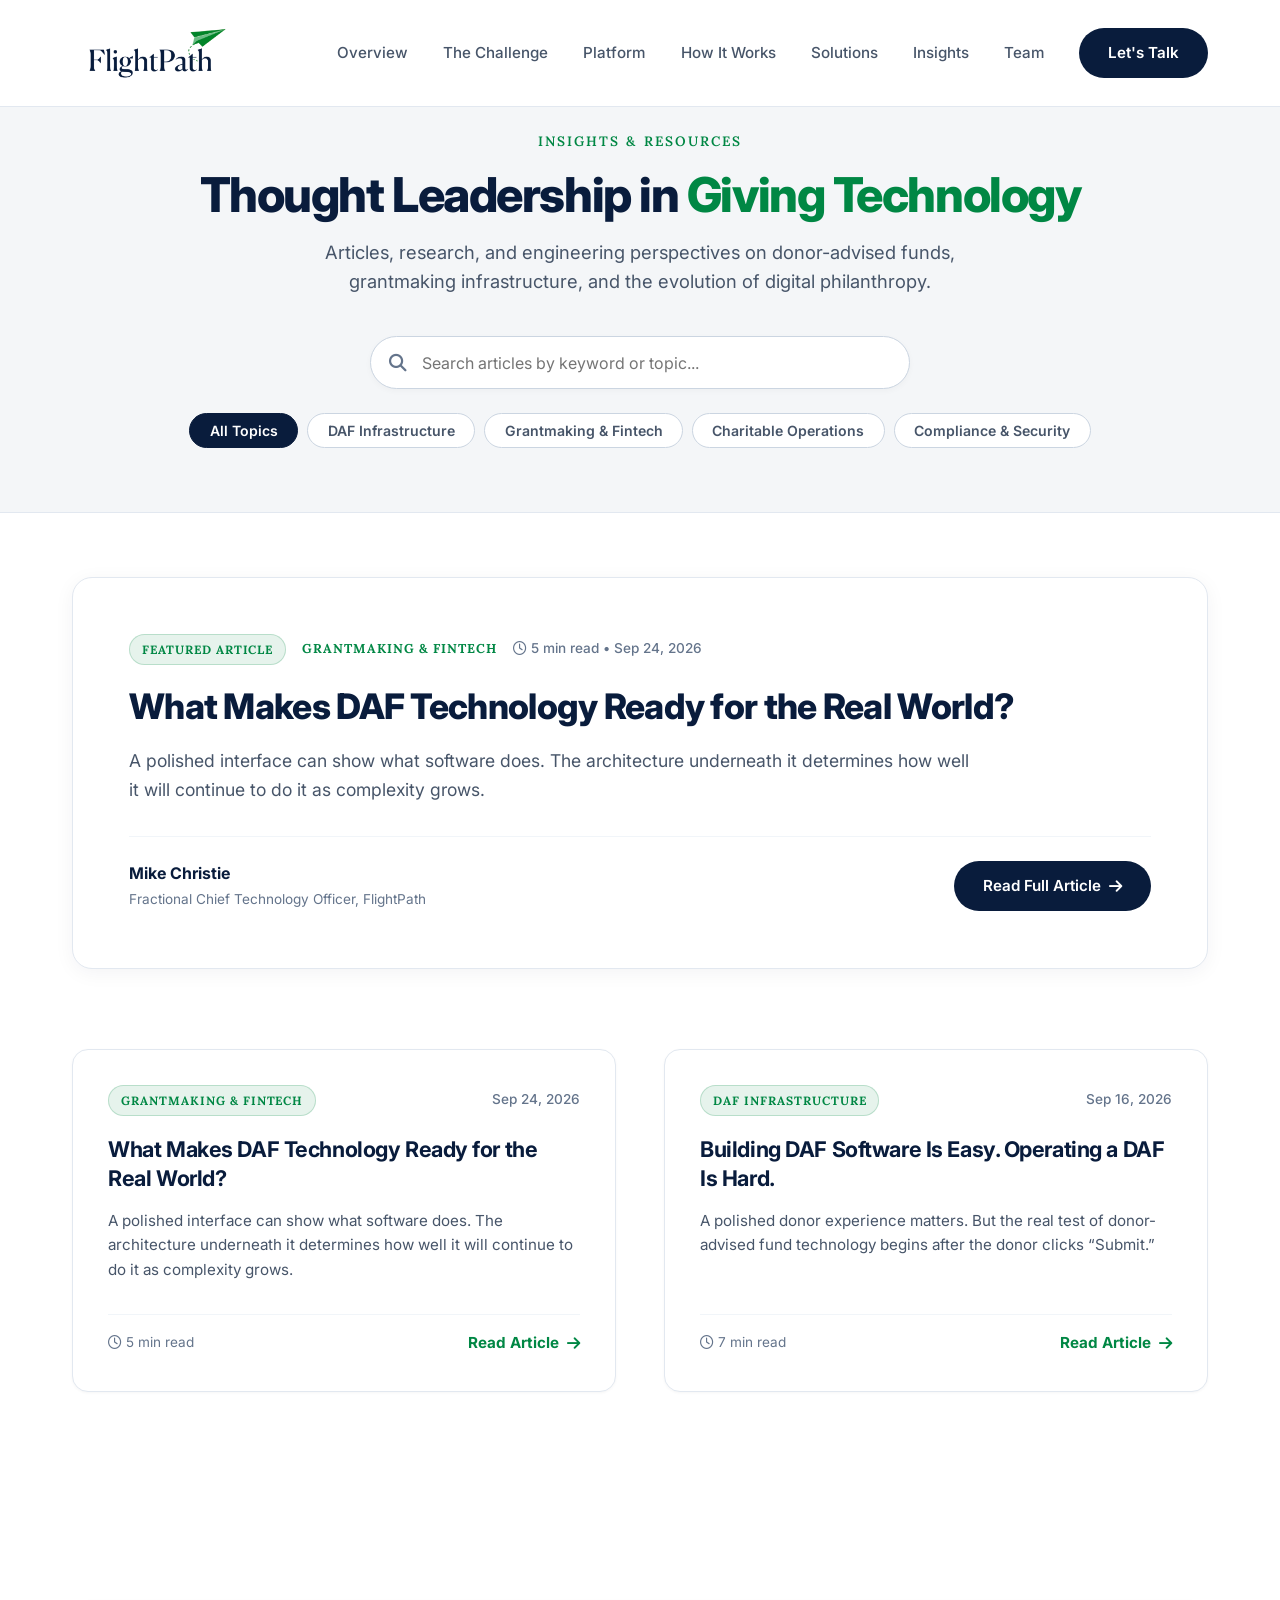
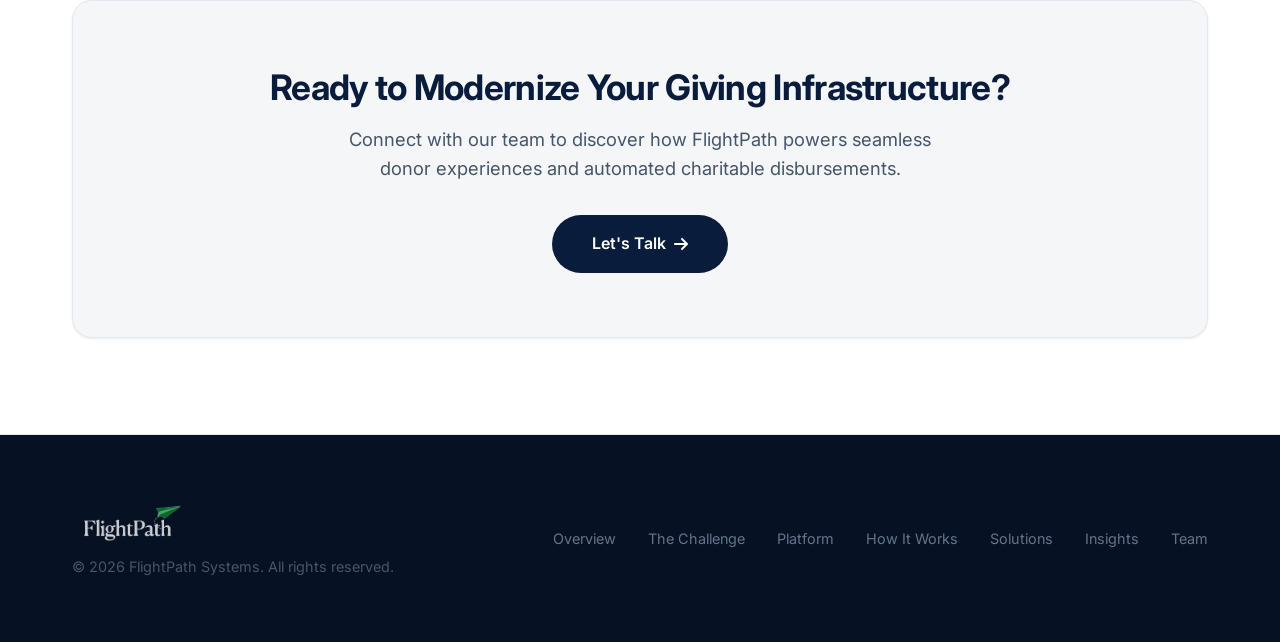
==== commit 8de34f14: "Publish second official blog post by Mike Christie: What Makes DAF Technology Ready for the Real Wor" ====
--- a/blog.html
+++ b/blog.html
@@ -15,7 +15,10 @@
   <meta property="og:image" content="https://flightpathtech.ca/logo.png">
   
   <!-- Favicon -->
-  <link rel="icon" type="image/x-icon" href="data:image/svg+xml,<svg xmlns=%22http://www.w3.org/2000/svg%22 viewBox=%220 0 100 100%22><text y=%22.9em%22 font-size=%2290%22>✈️</text></svg>">
+  <link rel="icon" type="image/x-icon" href="favicon.ico">
+  <link rel="icon" type="image/png" sizes="32x32" href="favicon-32x32.png">
+  <link rel="icon" type="image/png" sizes="16x16" href="favicon-16x16.png">
+  <link rel="apple-touch-icon" sizes="180x180" href="favicon.png">
 
   <!-- FontAwesome Icons -->
   <link rel="stylesheet" href="https://cdnjs.cloudflare.com/ajax/libs/font-awesome/6.4.0/css/all.min.css" integrity="sha512-iecdLmaskl7CVkqkXNQ/ZH/XLlvWZOJyj7Yy7tcenmpD1ypASozpmT/E0iPtmFIB46ZmdtAc9eNBvH0H/ZpiBw==" crossorigin="anonymous" referrerpolicy="no-referrer" />
@@ -87,25 +90,25 @@
        ========================================== -->
   <section class="featured-article-section">
     <div class="container">
-      <article class="featured-article-card" data-category="DAF Infrastructure" data-article-id="building-daf-software-is-easy">
+      <article class="featured-article-card" data-category="Grantmaking & Fintech" data-article-id="what-makes-daf-tech-ready-for-real-world">
         <div class="featured-article-content">
           <div class="featured-badge-row">
             <span class="insight-badge">Featured Article</span>
-            <span class="featured-topic">DAF Infrastructure</span>
-            <span class="insight-date"><i class="far fa-clock"></i> 7 min read • Sep 16, 2026</span>
+            <span class="featured-topic">Grantmaking & Fintech</span>
+            <span class="insight-date"><i class="far fa-clock"></i> 5 min read • Sep 24, 2026</span>
           </div>
           <h2 class="featured-title">
-            <a href="building-daf-software-is-easy.html">Building DAF Software Is Easy. Operating a DAF Is Hard.</a>
+            <a href="what-makes-daf-tech-ready-for-real-world.html">What Makes DAF Technology Ready for the Real World?</a>
           </h2>
           <p class="featured-desc">
-            A polished donor experience matters. But the real test of donor-advised fund technology begins after the donor clicks “Submit.”
+            A polished interface can show what software does. The architecture underneath it determines how well it will continue to do it as complexity grows.
           </p>
           <div class="featured-author-row">
             <div class="author-meta">
-              <span class="author-name">Tammy Kyte</span>
-              <span class="author-role">Co-Founder & President, FlightPath</span>
+              <span class="author-name">Mike Christie</span>
+              <span class="author-role">Fractional Chief Technology Officer, FlightPath</span>
             </div>
-            <a href="building-daf-software-is-easy.html" class="btn btn-primary">
+            <a href="what-makes-daf-tech-ready-for-real-world.html" class="btn btn-primary">
               Read Full Article <i class="fas fa-arrow-right"></i>
             </a>
           </div>
@@ -119,10 +122,28 @@
        ========================================== -->
   <section class="blog-grid-section">
     <div class="container">
-      <div class="blog-articles-grid" id="articles-grid" style="display: flex; justify-content: center;">
+      <div class="grid-2 blog-articles-grid" id="articles-grid">
         
-        <!-- Article 1 (Official First Post) -->
-        <article class="glass insight-card blog-card" data-category="DAF Infrastructure" data-article-id="building-daf-software-is-easy" style="max-width: 640px; width: 100%;">
+        <!-- Article 1: Mike Christie -->
+        <article class="glass insight-card blog-card" data-category="Grantmaking & Fintech" data-article-id="what-makes-daf-tech-ready-for-real-world">
+          <div class="insight-header">
+            <span class="insight-badge">Grantmaking & Fintech</span>
+            <span class="insight-date">Sep 24, 2026</span>
+          </div>
+          <h3 class="insight-title">
+            <a href="what-makes-daf-tech-ready-for-real-world.html">What Makes DAF Technology Ready for the Real World?</a>
+          </h3>
+          <p class="insight-desc">
+            A polished interface can show what software does. The architecture underneath it determines how well it will continue to do it as complexity grows.
+          </p>
+          <div class="blog-card-footer">
+            <span class="read-time"><i class="far fa-clock"></i> 5 min read</span>
+            <a href="what-makes-daf-tech-ready-for-real-world.html" class="insight-link">Read Article <i class="fas fa-arrow-right"></i></a>
+          </div>
+        </article>
+
+        <!-- Article 2: Tammy Kyte -->
+        <article class="glass insight-card blog-card" data-category="DAF Infrastructure" data-article-id="building-daf-software-is-easy">
           <div class="insight-header">
             <span class="insight-badge">DAF Infrastructure</span>
             <span class="insight-date">Sep 16, 2026</span>
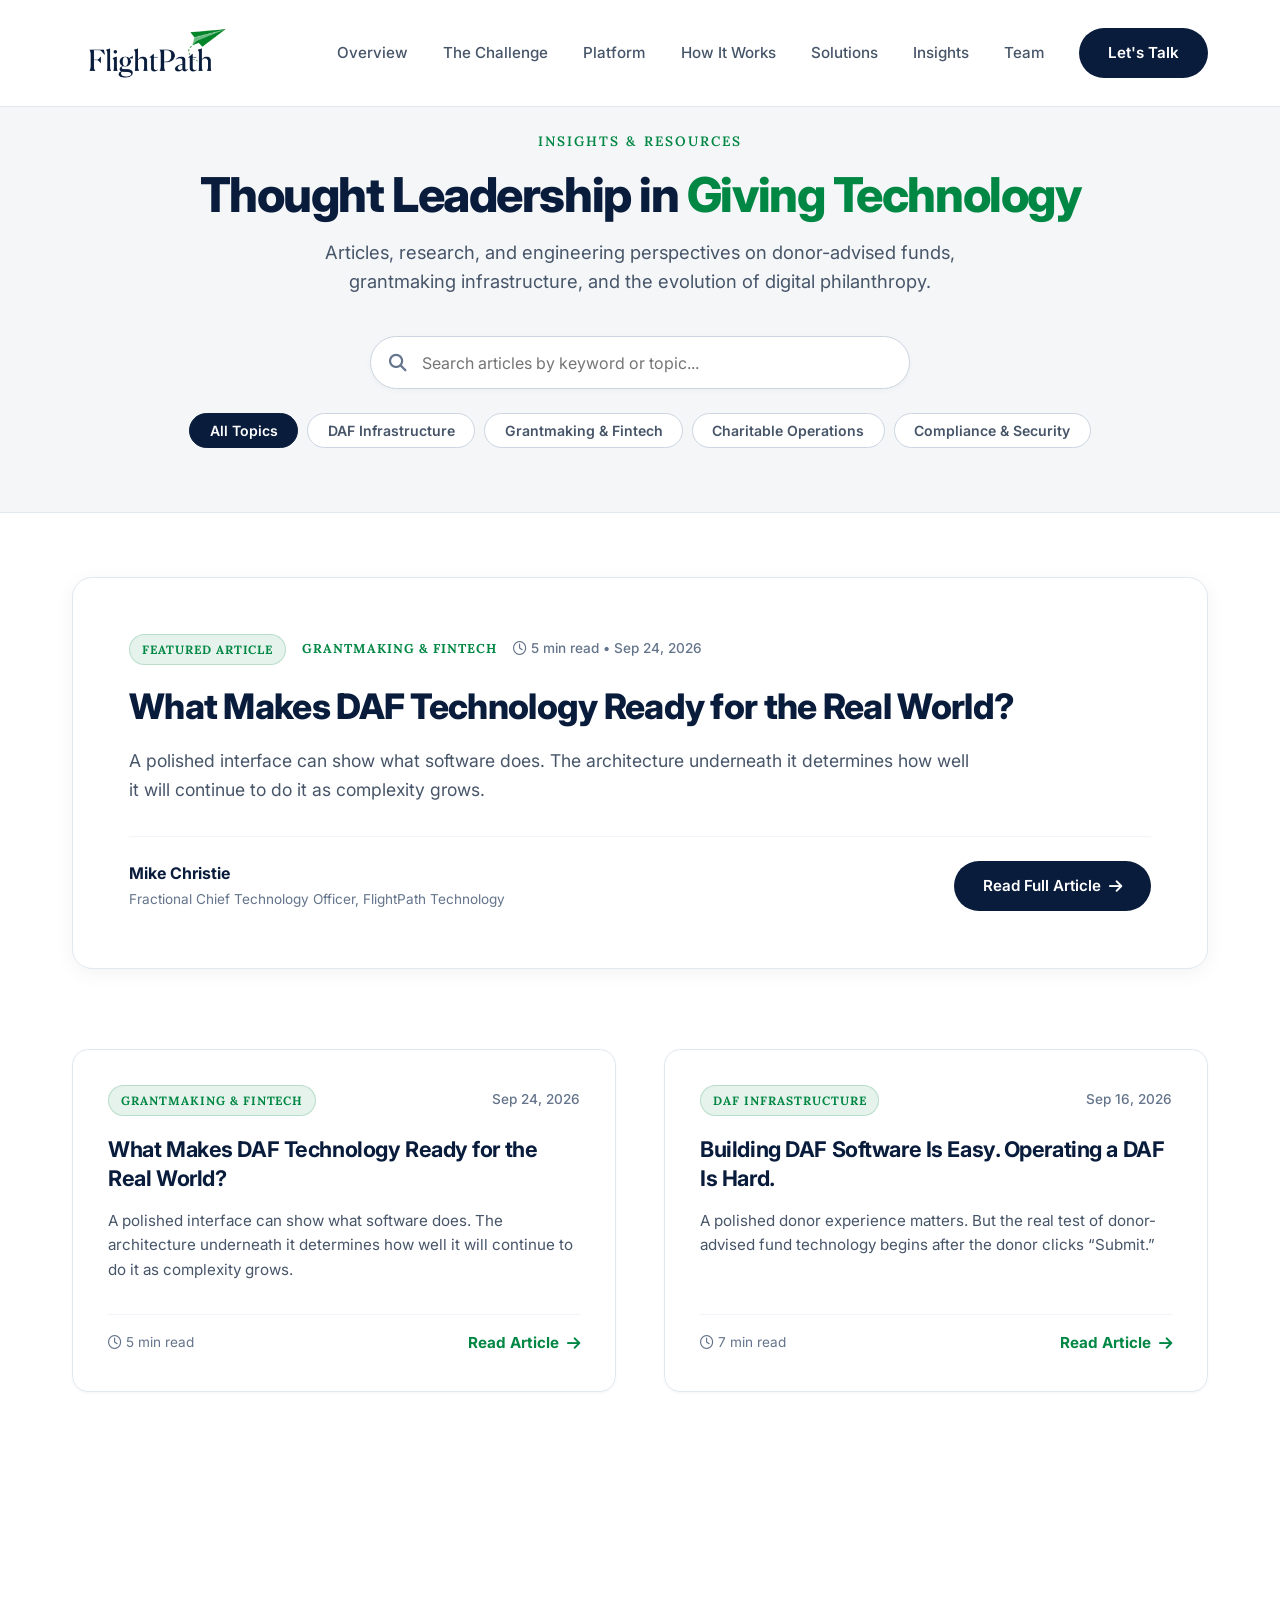
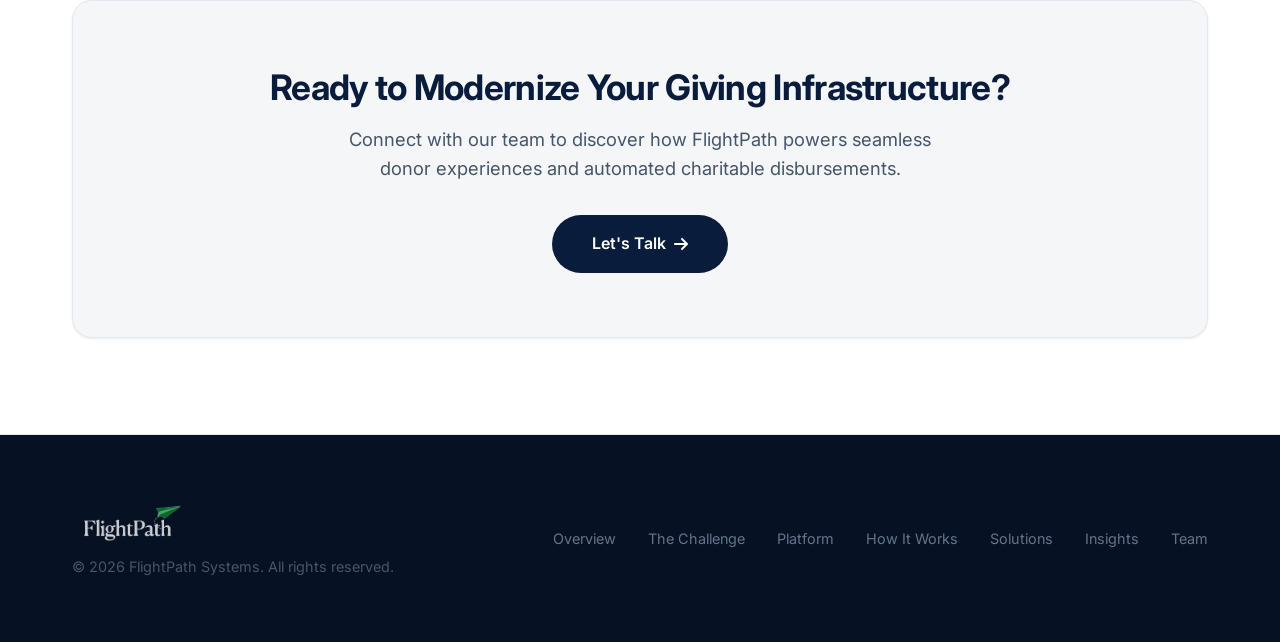
==== commit 0240e0de: "Update Tammy Kyte byline to Co-Founder & President, FlightPath Technology across blog pages" ====
--- a/blog.html
+++ b/blog.html
@@ -106,7 +106,7 @@
           <div class="featured-author-row">
             <div class="author-meta">
               <span class="author-name">Mike Christie</span>
-              <span class="author-role">Fractional Chief Technology Officer, FlightPath</span>
+              <span class="author-role">Fractional Chief Technology Officer, FlightPath Technology</span>
             </div>
             <a href="what-makes-daf-tech-ready-for-real-world.html" class="btn btn-primary">
               Read Full Article <i class="fas fa-arrow-right"></i>
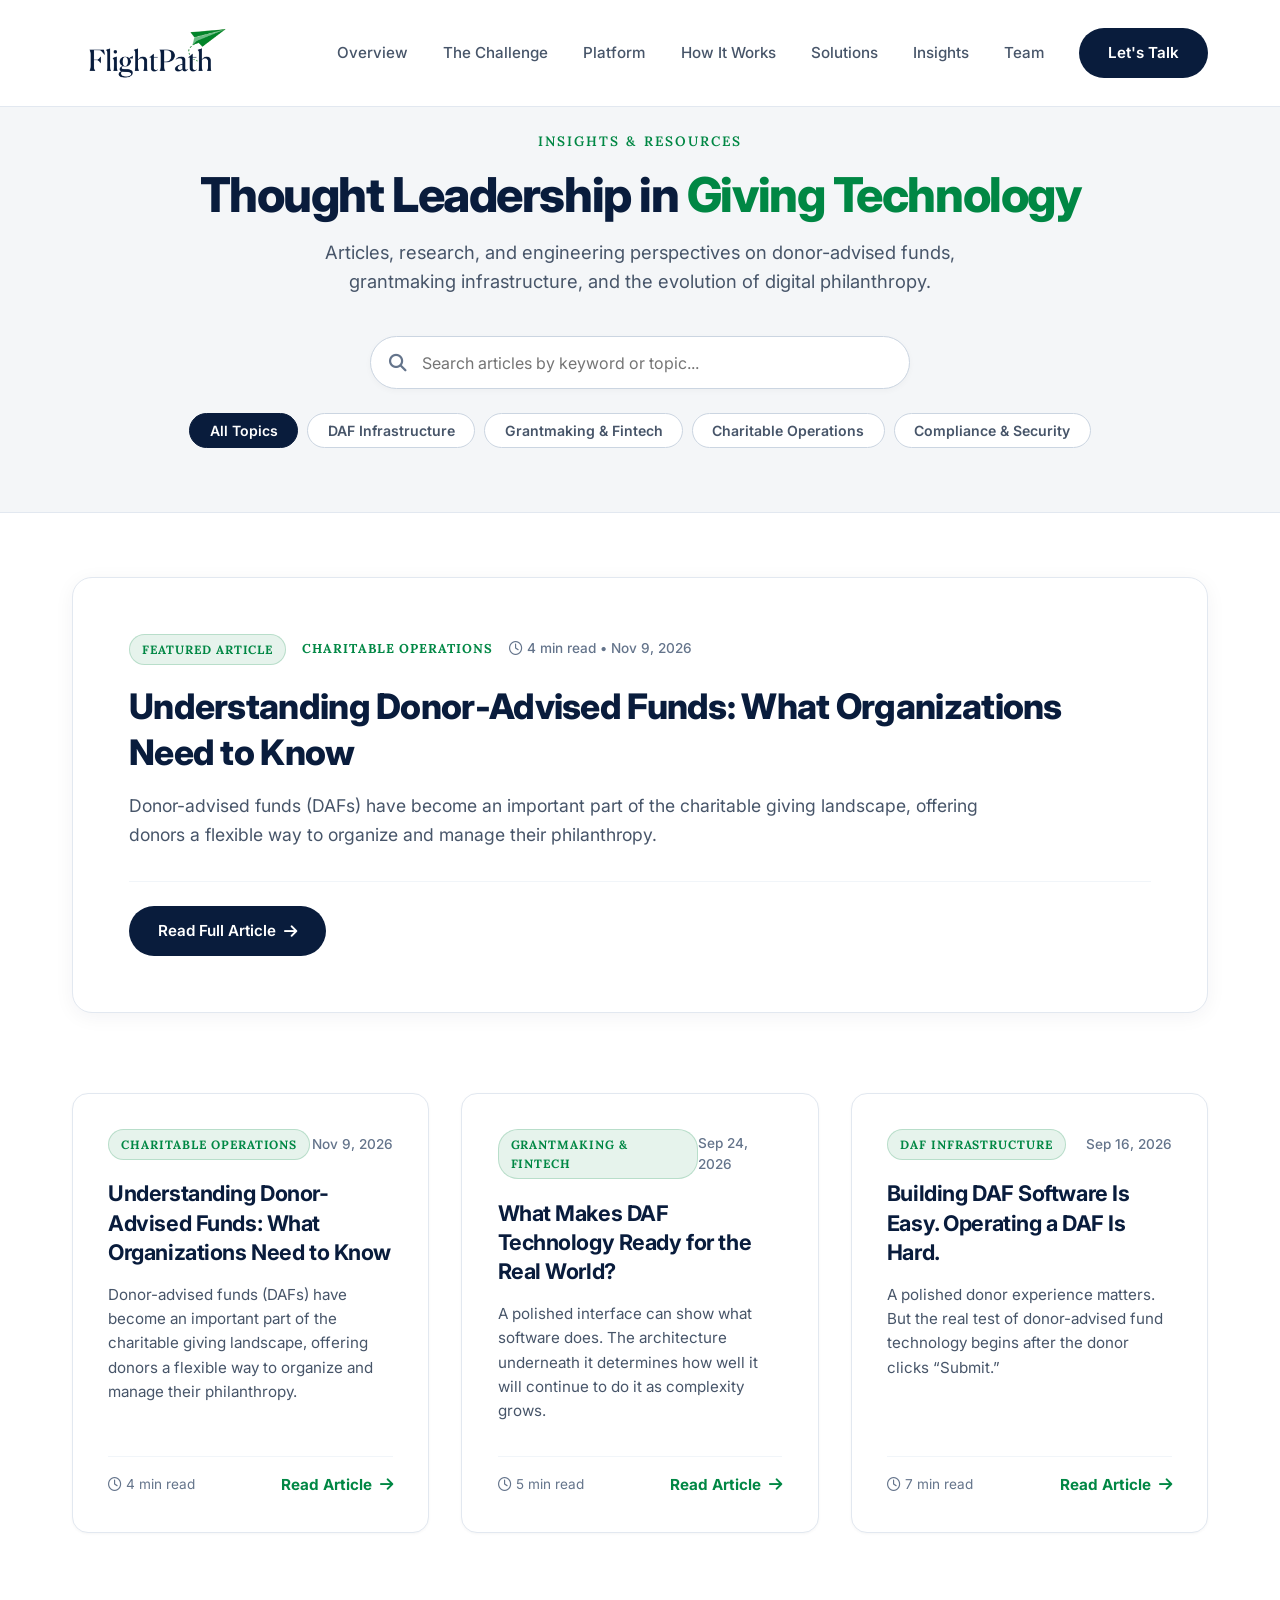
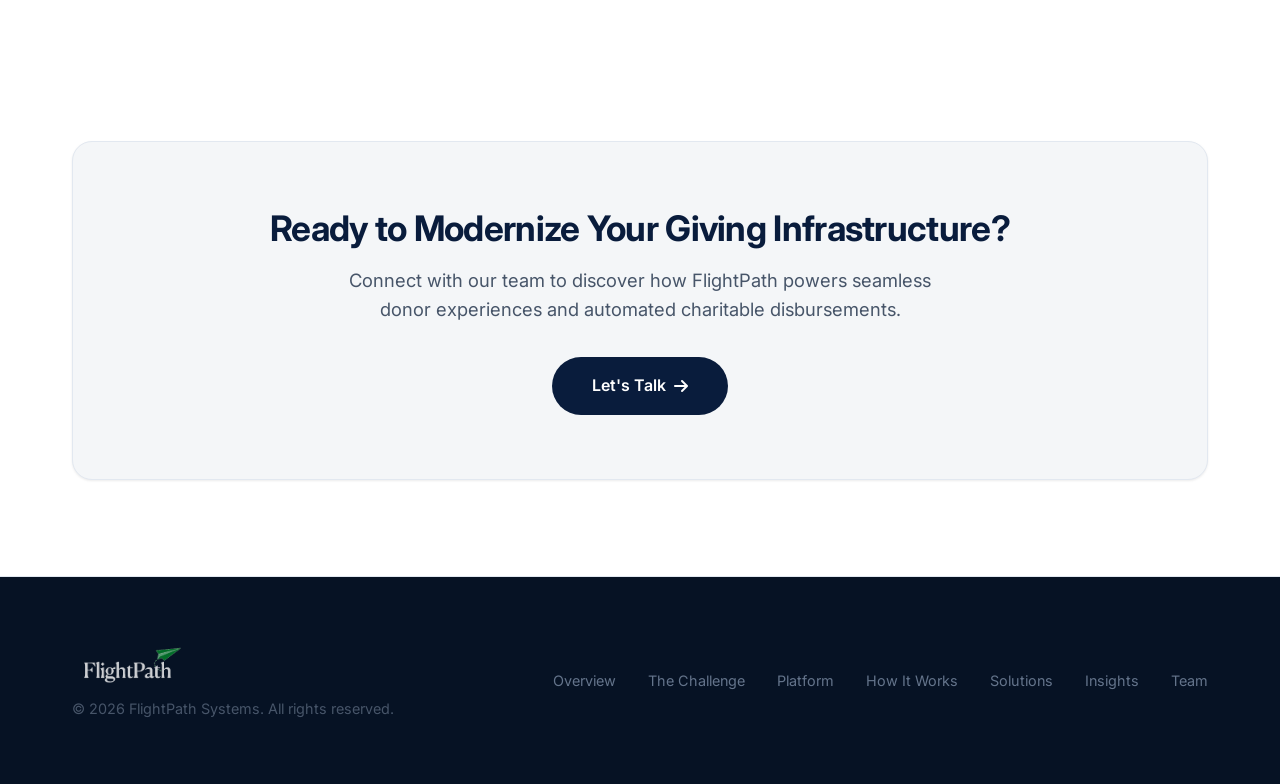
==== commit 49c5d71c: "Add blog post: Understanding Donor-Advised Funds: What Organizations Need to Know" ====
--- a/blog.html
+++ b/blog.html
@@ -24,7 +24,7 @@
   <link rel="stylesheet" href="https://cdnjs.cloudflare.com/ajax/libs/font-awesome/6.4.0/css/all.min.css" integrity="sha512-iecdLmaskl7CVkqkXNQ/ZH/XLlvWZOJyj7Yy7tcenmpD1ypASozpmT/E0iPtmFIB46ZmdtAc9eNBvH0H/ZpiBw==" crossorigin="anonymous" referrerpolicy="no-referrer" />
   
   <!-- Custom Stylesheet -->
-  <link rel="stylesheet" href="style.css">
+  <link rel="stylesheet" href="style.css?v=1.2">
 </head>
 <body class="blog-page">
 
@@ -90,25 +90,21 @@
        ========================================== -->
   <section class="featured-article-section">
     <div class="container">
-      <article class="featured-article-card" data-category="Grantmaking & Fintech" data-article-id="what-makes-daf-tech-ready-for-real-world">
+      <article class="featured-article-card" data-category="Charitable Operations" data-article-id="understanding-donor-advised-funds">
         <div class="featured-article-content">
           <div class="featured-badge-row">
             <span class="insight-badge">Featured Article</span>
-            <span class="featured-topic">Grantmaking & Fintech</span>
-            <span class="insight-date"><i class="far fa-clock"></i> 5 min read • Sep 24, 2026</span>
+            <span class="featured-topic">Charitable Operations</span>
+            <span class="insight-date"><i class="far fa-clock"></i> 4 min read • Nov 9, 2026</span>
           </div>
           <h2 class="featured-title">
-            <a href="what-makes-daf-tech-ready-for-real-world.html">What Makes DAF Technology Ready for the Real World?</a>
+            <a href="understanding-donor-advised-funds.html">Understanding Donor-Advised Funds: What Organizations Need to Know</a>
           </h2>
           <p class="featured-desc">
-            A polished interface can show what software does. The architecture underneath it determines how well it will continue to do it as complexity grows.
+            Donor-advised funds (DAFs) have become an important part of the charitable giving landscape, offering donors a flexible way to organize and manage their philanthropy.
           </p>
           <div class="featured-author-row">
-            <div class="author-meta">
-              <span class="author-name">Mike Christie</span>
-              <span class="author-role">Fractional Chief Technology Officer, FlightPath Technology</span>
-            </div>
-            <a href="what-makes-daf-tech-ready-for-real-world.html" class="btn btn-primary">
+            <a href="understanding-donor-advised-funds.html" class="btn btn-primary">
               Read Full Article <i class="fas fa-arrow-right"></i>
             </a>
           </div>
@@ -122,9 +118,27 @@
        ========================================== -->
   <section class="blog-grid-section">
     <div class="container">
-      <div class="grid-2 blog-articles-grid" id="articles-grid">
+      <div class="grid-3 blog-articles-grid" id="articles-grid">
         
-        <!-- Article 1: Mike Christie -->
+        <!-- Article 1: Understanding Donor-Advised Funds -->
+        <article class="glass insight-card blog-card" data-category="Charitable Operations" data-article-id="understanding-donor-advised-funds">
+          <div class="insight-header">
+            <span class="insight-badge">Charitable Operations</span>
+            <span class="insight-date">Nov 9, 2026</span>
+          </div>
+          <h3 class="insight-title">
+            <a href="understanding-donor-advised-funds.html">Understanding Donor-Advised Funds: What Organizations Need to Know</a>
+          </h3>
+          <p class="insight-desc">
+            Donor-advised funds (DAFs) have become an important part of the charitable giving landscape, offering donors a flexible way to organize and manage their philanthropy.
+          </p>
+          <div class="blog-card-footer">
+            <span class="read-time"><i class="far fa-clock"></i> 4 min read</span>
+            <a href="understanding-donor-advised-funds.html" class="insight-link">Read Article <i class="fas fa-arrow-right"></i></a>
+          </div>
+        </article>
+
+        <!-- Article 2: Mike Christie -->
         <article class="glass insight-card blog-card" data-category="Grantmaking & Fintech" data-article-id="what-makes-daf-tech-ready-for-real-world">
           <div class="insight-header">
             <span class="insight-badge">Grantmaking & Fintech</span>
@@ -142,7 +156,7 @@
           </div>
         </article>
 
-        <!-- Article 2: Tammy Kyte -->
+        <!-- Article 3: Tammy Kyte -->
         <article class="glass insight-card blog-card" data-category="DAF Infrastructure" data-article-id="building-daf-software-is-easy">
           <div class="insight-header">
             <span class="insight-badge">DAF Infrastructure</span>
--- a/style.css
+++ b/style.css
@@ -1728,6 +1728,11 @@
 }
 
 @media screen and (max-width: 768px) {
+  .grid-3,
+  .grid-4 {
+    grid-template-columns: 1fr;
+  }
+
   section {
     padding: 5rem 0;
   }
@@ -2222,6 +2227,7 @@
 }
 
 .article-modal-content ul {
+  list-style: disc;
   padding-left: 1.8rem;
   margin-top: 1rem;
   margin-bottom: 2rem;
@@ -2230,6 +2236,19 @@
 .article-modal-content li {
   margin-bottom: 0.8rem;
   line-height: 1.75;
+}
+
+.article-modal-content p a,
+.article-modal-content li a {
+  color: var(--color-accent-green);
+  text-decoration: underline;
+  text-underline-offset: 3px;
+  font-weight: 500;
+}
+
+.article-modal-content p a:hover,
+.article-modal-content li a:hover {
+  color: var(--color-primary);
 }
 
 .article-callout {
@@ -2376,6 +2395,7 @@
 }
 
 .article-main-content ul {
+  list-style: disc;
   padding-left: 1.8rem;
   margin-top: 1rem;
   margin-bottom: 2rem;
@@ -2384,6 +2404,19 @@
 .article-main-content li {
   margin-bottom: 0.85rem;
   line-height: 1.75;
+}
+
+.article-main-content p a,
+.article-main-content li a {
+  color: var(--color-accent-green);
+  text-decoration: underline;
+  text-underline-offset: 3px;
+  font-weight: 500;
+}
+
+.article-main-content p a:hover,
+.article-main-content li a:hover {
+  color: var(--color-primary);
 }
 
 .article-closing-statement {
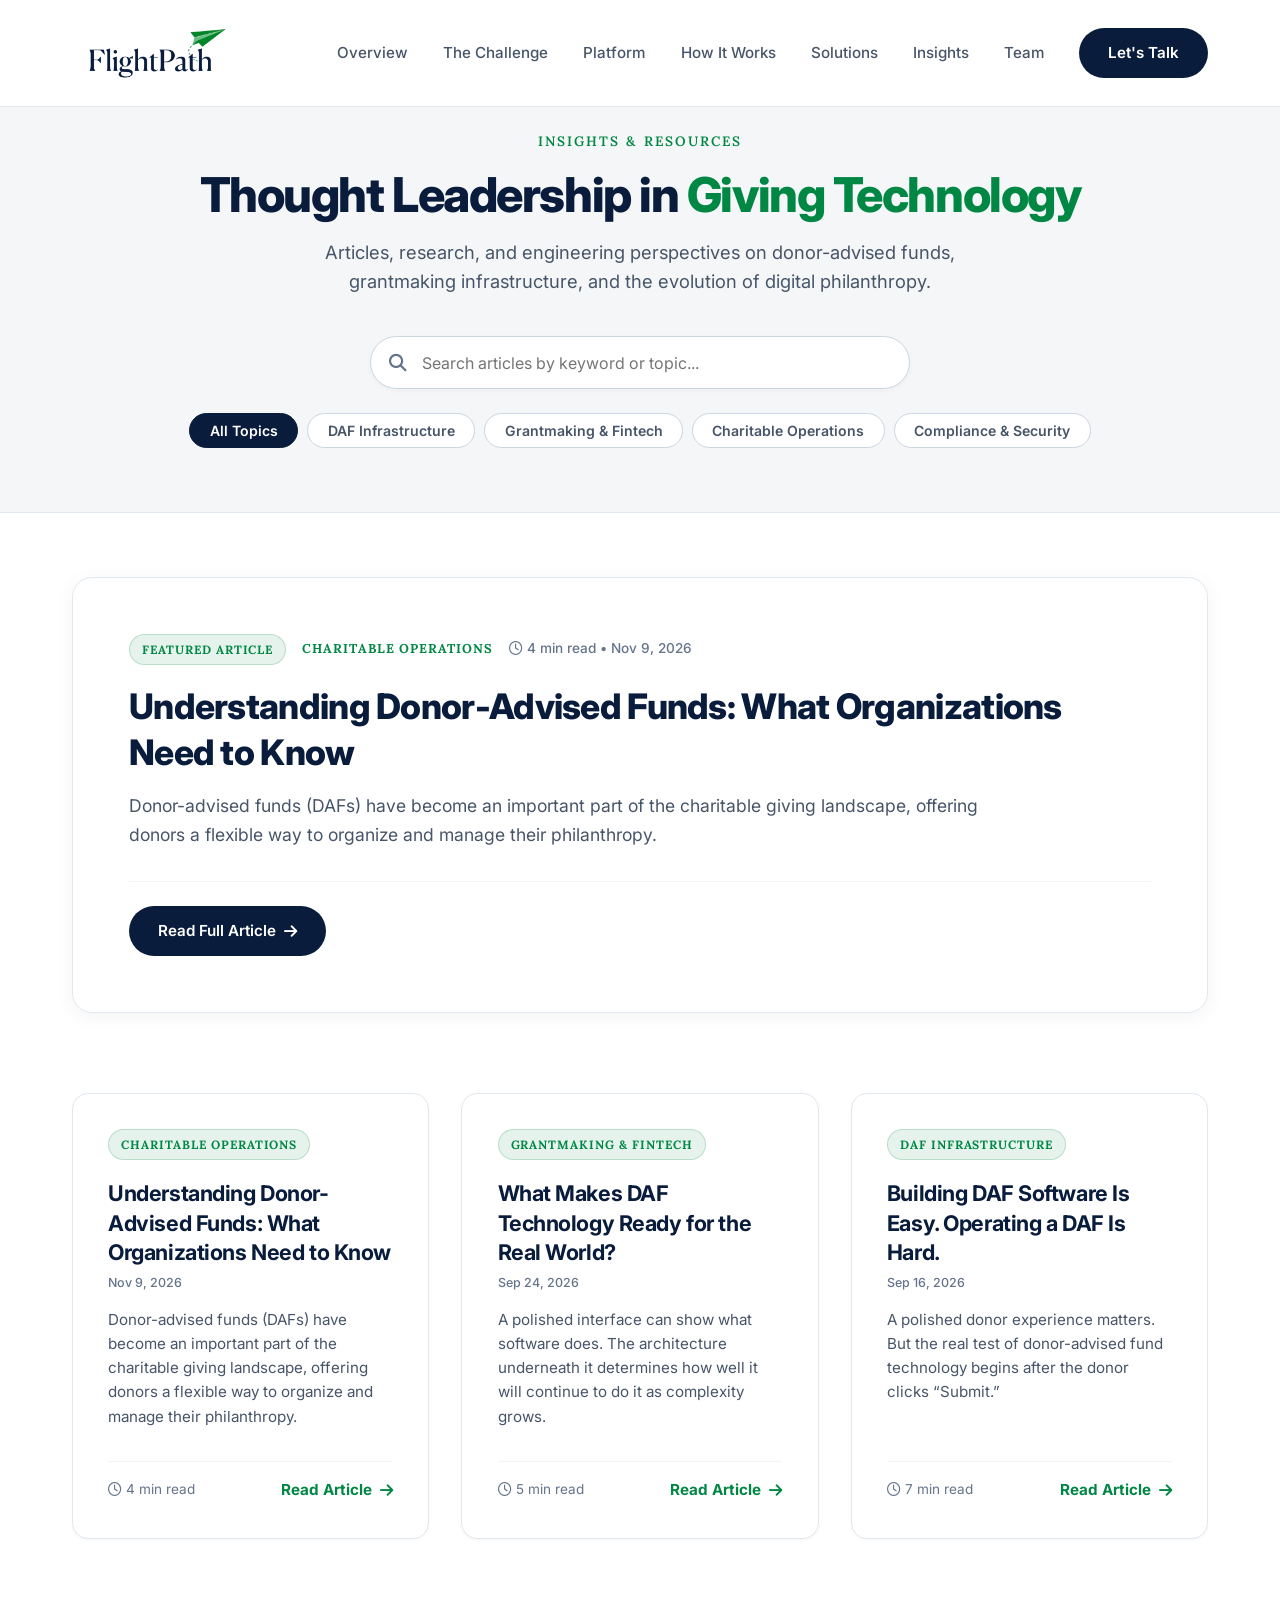
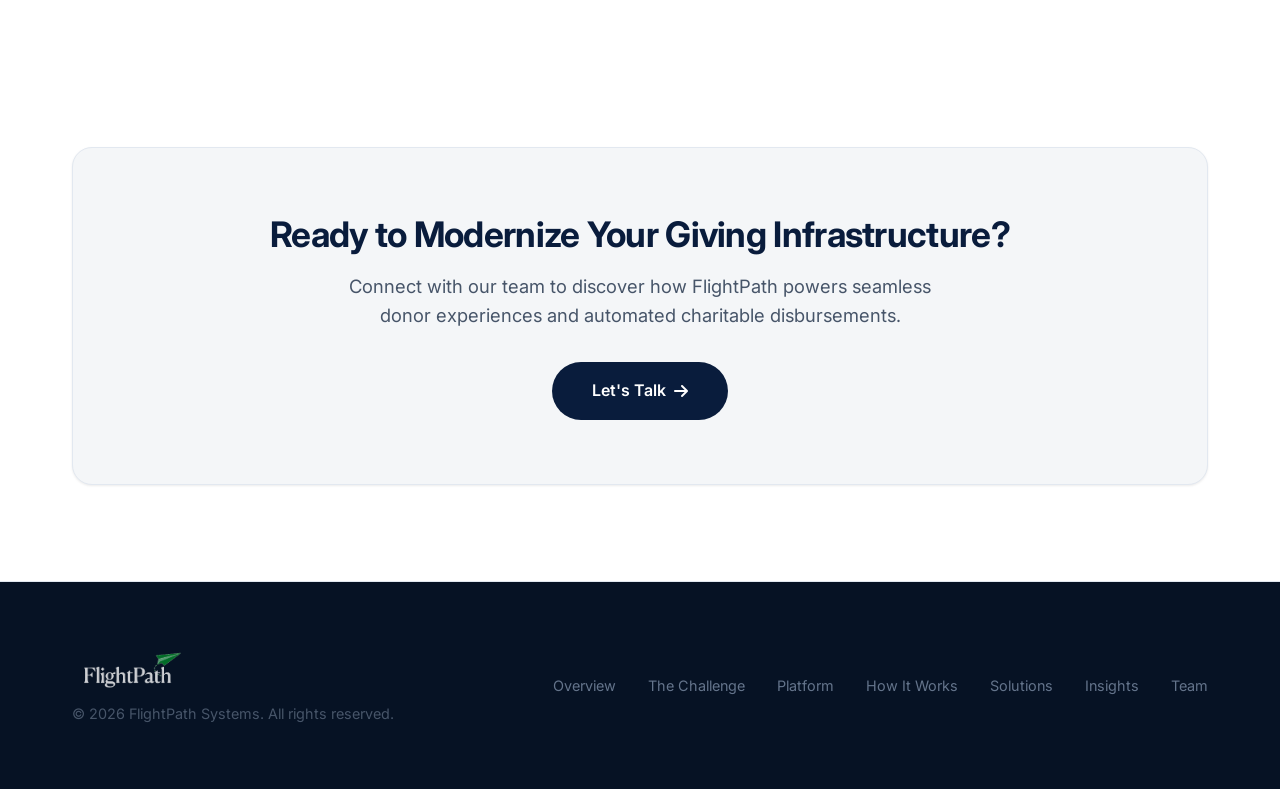
==== commit e5d1e2ed: "Move blog card dates below headlines and make them smaller" ====
--- a/blog.html
+++ b/blog.html
@@ -24,7 +24,7 @@
   <link rel="stylesheet" href="https://cdnjs.cloudflare.com/ajax/libs/font-awesome/6.4.0/css/all.min.css" integrity="sha512-iecdLmaskl7CVkqkXNQ/ZH/XLlvWZOJyj7Yy7tcenmpD1ypASozpmT/E0iPtmFIB46ZmdtAc9eNBvH0H/ZpiBw==" crossorigin="anonymous" referrerpolicy="no-referrer" />
   
   <!-- Custom Stylesheet -->
-  <link rel="stylesheet" href="style.css?v=1.2">
+  <link rel="stylesheet" href="style.css?v=1.3">
 </head>
 <body class="blog-page">
 
@@ -124,11 +124,11 @@
         <article class="glass insight-card blog-card" data-category="Charitable Operations" data-article-id="understanding-donor-advised-funds">
           <div class="insight-header">
             <span class="insight-badge">Charitable Operations</span>
-            <span class="insight-date">Nov 9, 2026</span>
           </div>
           <h3 class="insight-title">
             <a href="understanding-donor-advised-funds.html">Understanding Donor-Advised Funds: What Organizations Need to Know</a>
           </h3>
+          <div class="insight-date">Nov 9, 2026</div>
           <p class="insight-desc">
             Donor-advised funds (DAFs) have become an important part of the charitable giving landscape, offering donors a flexible way to organize and manage their philanthropy.
           </p>
@@ -142,11 +142,11 @@
         <article class="glass insight-card blog-card" data-category="Grantmaking & Fintech" data-article-id="what-makes-daf-tech-ready-for-real-world">
           <div class="insight-header">
             <span class="insight-badge">Grantmaking & Fintech</span>
-            <span class="insight-date">Sep 24, 2026</span>
           </div>
           <h3 class="insight-title">
             <a href="what-makes-daf-tech-ready-for-real-world.html">What Makes DAF Technology Ready for the Real World?</a>
           </h3>
+          <div class="insight-date">Sep 24, 2026</div>
           <p class="insight-desc">
             A polished interface can show what software does. The architecture underneath it determines how well it will continue to do it as complexity grows.
           </p>
@@ -160,11 +160,11 @@
         <article class="glass insight-card blog-card" data-category="DAF Infrastructure" data-article-id="building-daf-software-is-easy">
           <div class="insight-header">
             <span class="insight-badge">DAF Infrastructure</span>
-            <span class="insight-date">Sep 16, 2026</span>
           </div>
           <h3 class="insight-title">
             <a href="building-daf-software-is-easy.html">Building DAF Software Is Easy. Operating a DAF Is Hard.</a>
           </h3>
+          <div class="insight-date">Sep 16, 2026</div>
           <p class="insight-desc">
             A polished donor experience matters. But the real test of donor-advised fund technology begins after the donor clicks “Submit.”
           </p>
--- a/style.css
+++ b/style.css
@@ -1298,7 +1298,14 @@
   font-size: 1.35rem;
   font-weight: 700;
   line-height: 1.35;
-  margin-bottom: 1rem;
+  margin-bottom: 0.4rem;
+}
+
+.insight-card .insight-date {
+  font-size: 0.78rem;
+  color: var(--text-muted);
+  font-weight: 500;
+  margin-bottom: 0.9rem;
 }
 
 .insight-title a {
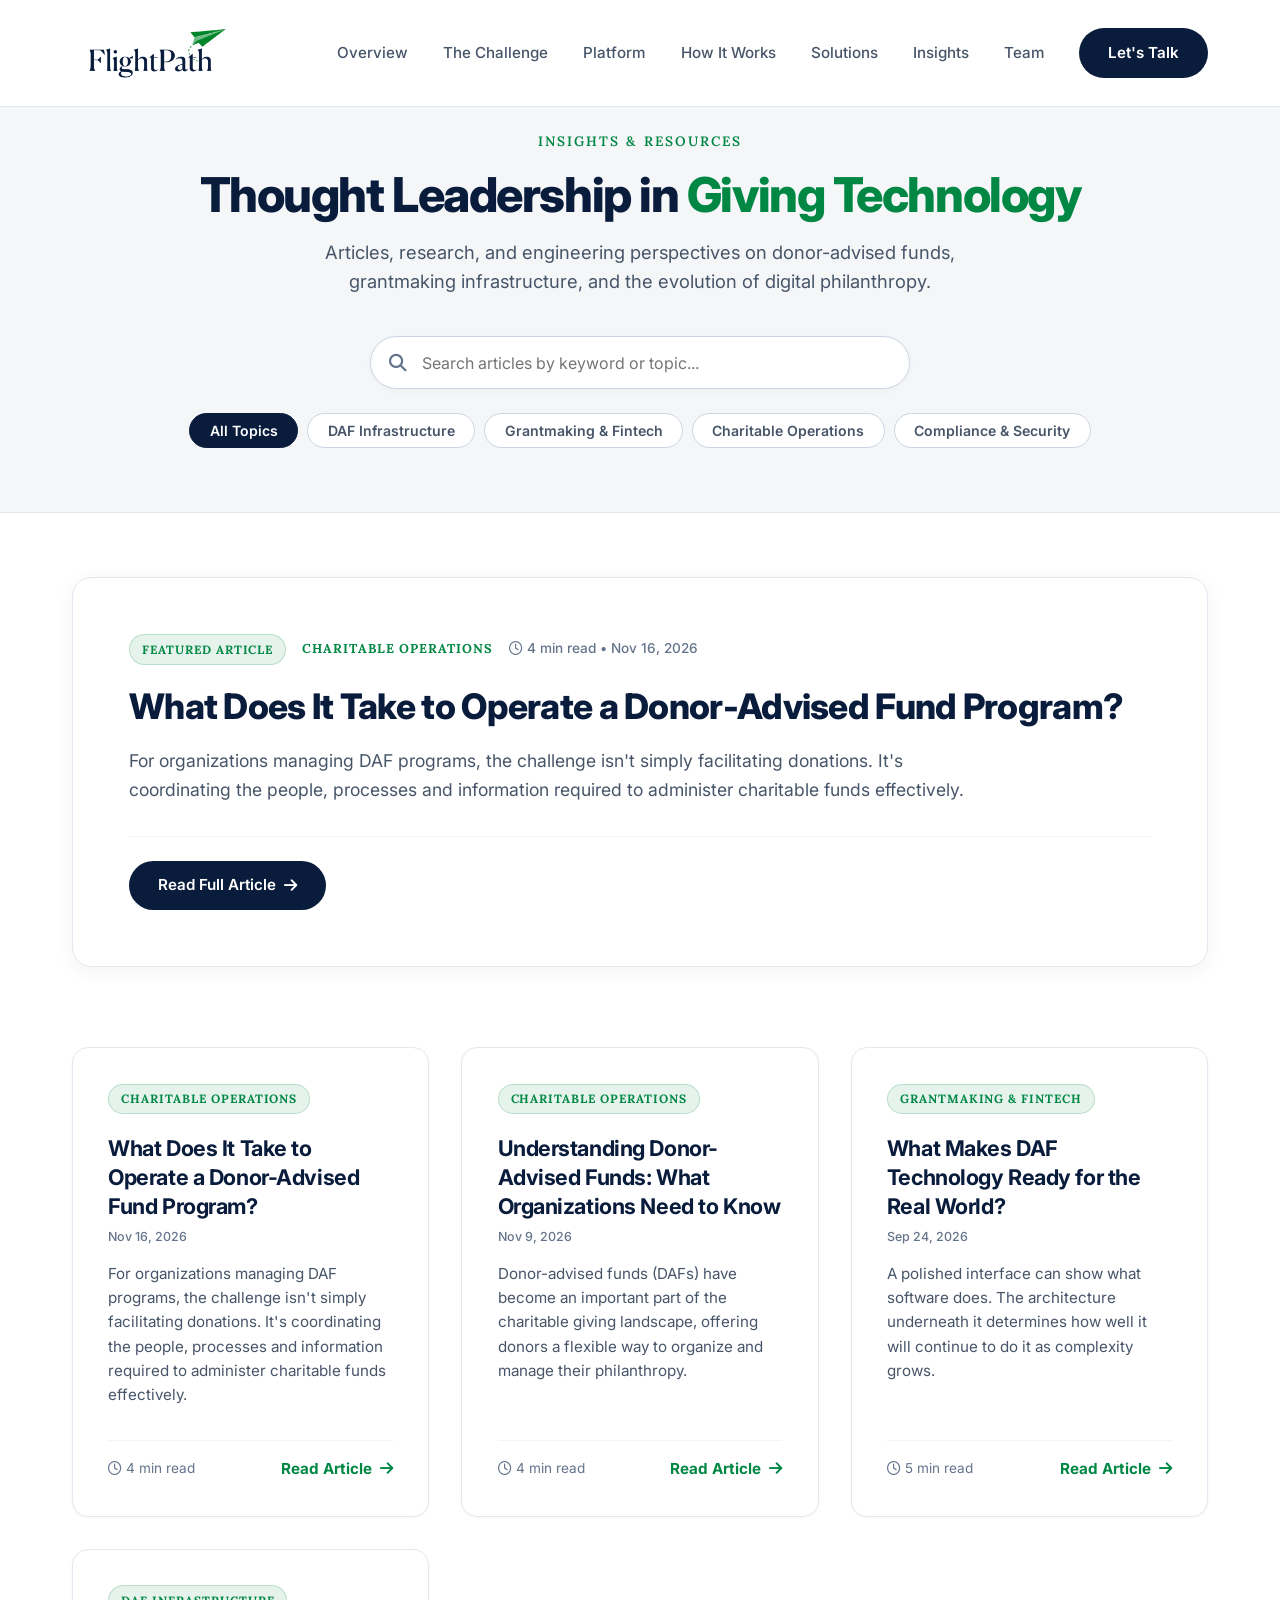
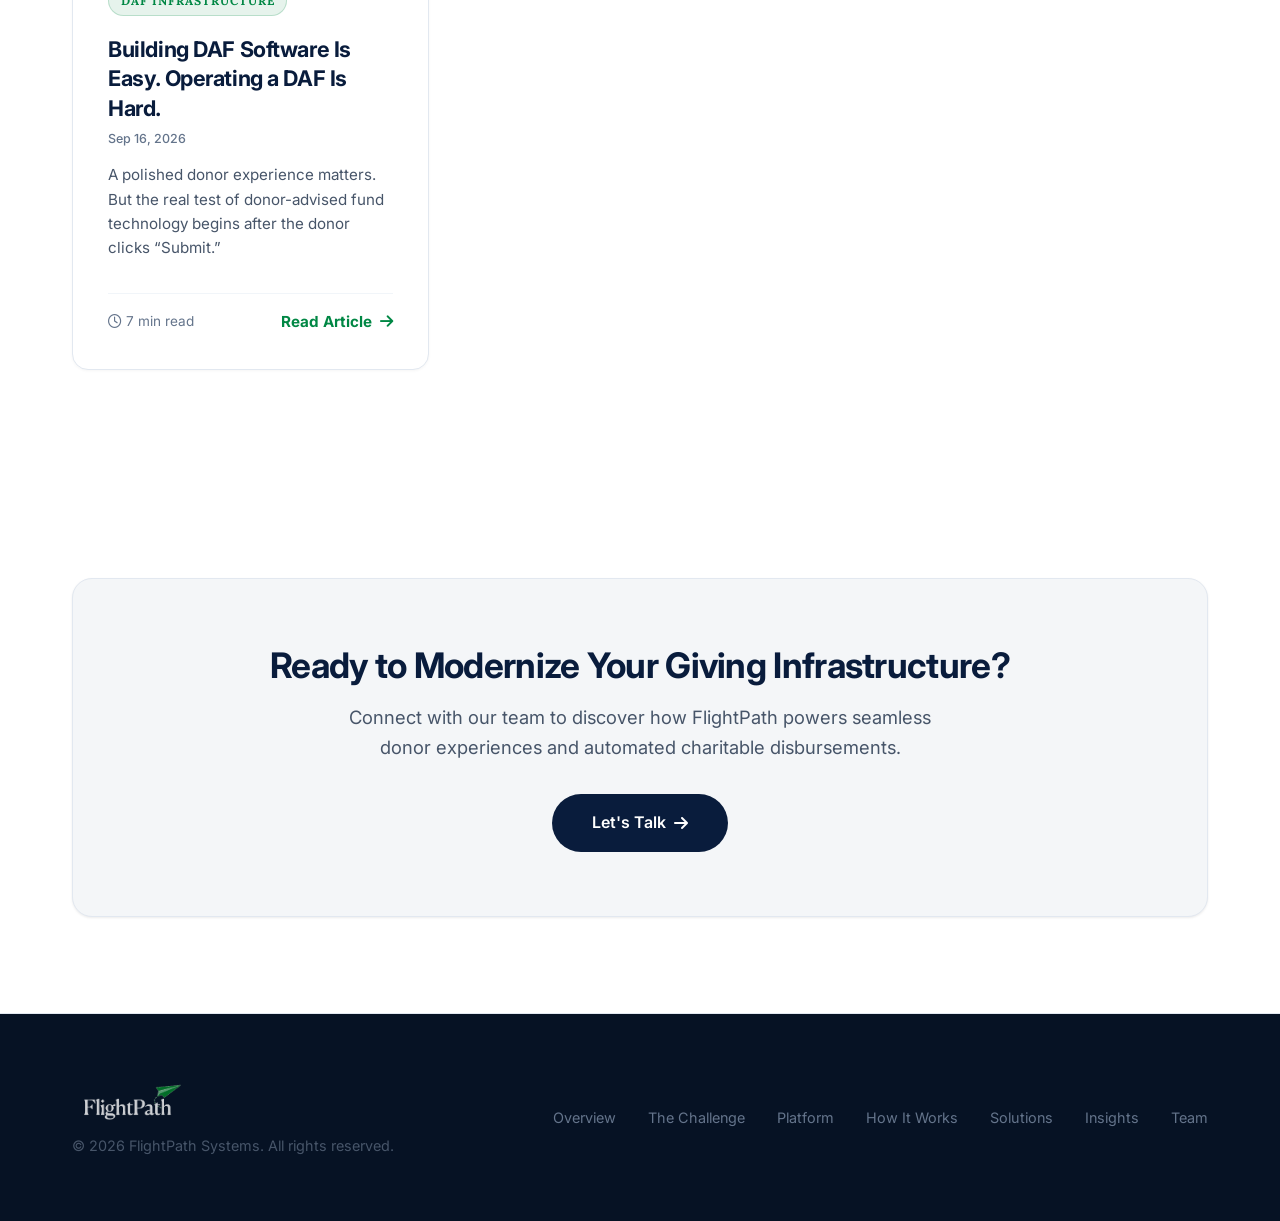
==== commit dbb579a3: "Add and schedule blog post for Nov 16: What Does It Take to Operate a Donor-Advised Fund Program?" ====
--- a/blog.html
+++ b/blog.html
@@ -90,7 +90,30 @@
        ========================================== -->
   <section class="featured-article-section">
     <div class="container">
-      <article class="featured-article-card" data-category="Charitable Operations" data-article-id="understanding-donor-advised-funds">
+      <!-- Scheduled Featured Article (Goes live Nov 16, 2026) -->
+      <article class="featured-article-card" data-category="Charitable Operations" data-article-id="what-does-it-take-to-operate-a-daf-program" data-publish-date="2026-11-16" style="display: none;">
+        <div class="featured-article-content">
+          <div class="featured-badge-row">
+            <span class="insight-badge">Featured Article</span>
+            <span class="featured-topic">Charitable Operations</span>
+            <span class="insight-date"><i class="far fa-clock"></i> 4 min read • Nov 16, 2026</span>
+          </div>
+          <h2 class="featured-title">
+            <a href="what-does-it-take-to-operate-a-daf-program.html">What Does It Take to Operate a Donor-Advised Fund Program?</a>
+          </h2>
+          <p class="featured-desc">
+            For organizations managing DAF programs, the challenge isn't simply facilitating donations. It's coordinating the people, processes and information required to administer charitable funds effectively.
+          </p>
+          <div class="featured-author-row">
+            <a href="what-does-it-take-to-operate-a-daf-program.html" class="btn btn-primary">
+              Read Full Article <i class="fas fa-arrow-right"></i>
+            </a>
+          </div>
+        </div>
+      </article>
+
+      <!-- Current Featured Article (Until Nov 16, 2026) -->
+      <article class="featured-article-card" data-category="Charitable Operations" data-article-id="understanding-donor-advised-funds" data-hide-after="2026-11-16">
         <div class="featured-article-content">
           <div class="featured-badge-row">
             <span class="insight-badge">Featured Article</span>
@@ -119,6 +142,24 @@
   <section class="blog-grid-section">
     <div class="container">
       <div class="grid-3 blog-articles-grid" id="articles-grid">
+
+        <!-- Article 0 (Scheduled for Nov 16, 2026): What Does It Take to Operate a DAF Program? -->
+        <article class="glass insight-card blog-card" data-category="Charitable Operations" data-article-id="what-does-it-take-to-operate-a-daf-program" data-publish-date="2026-11-16" style="display: none;">
+          <div class="insight-header">
+            <span class="insight-badge">Charitable Operations</span>
+          </div>
+          <h3 class="insight-title">
+            <a href="what-does-it-take-to-operate-a-daf-program.html">What Does It Take to Operate a Donor-Advised Fund Program?</a>
+          </h3>
+          <div class="insight-date">Nov 16, 2026</div>
+          <p class="insight-desc">
+            For organizations managing DAF programs, the challenge isn't simply facilitating donations. It's coordinating the people, processes and information required to administer charitable funds effectively.
+          </p>
+          <div class="blog-card-footer">
+            <span class="read-time"><i class="far fa-clock"></i> 4 min read</span>
+            <a href="what-does-it-take-to-operate-a-daf-program.html" class="insight-link">Read Article <i class="fas fa-arrow-right"></i></a>
+          </div>
+        </article>
         
         <!-- Article 1: Understanding Donor-Advised Funds -->
         <article class="glass insight-card blog-card" data-category="Charitable Operations" data-article-id="understanding-donor-advised-funds">
